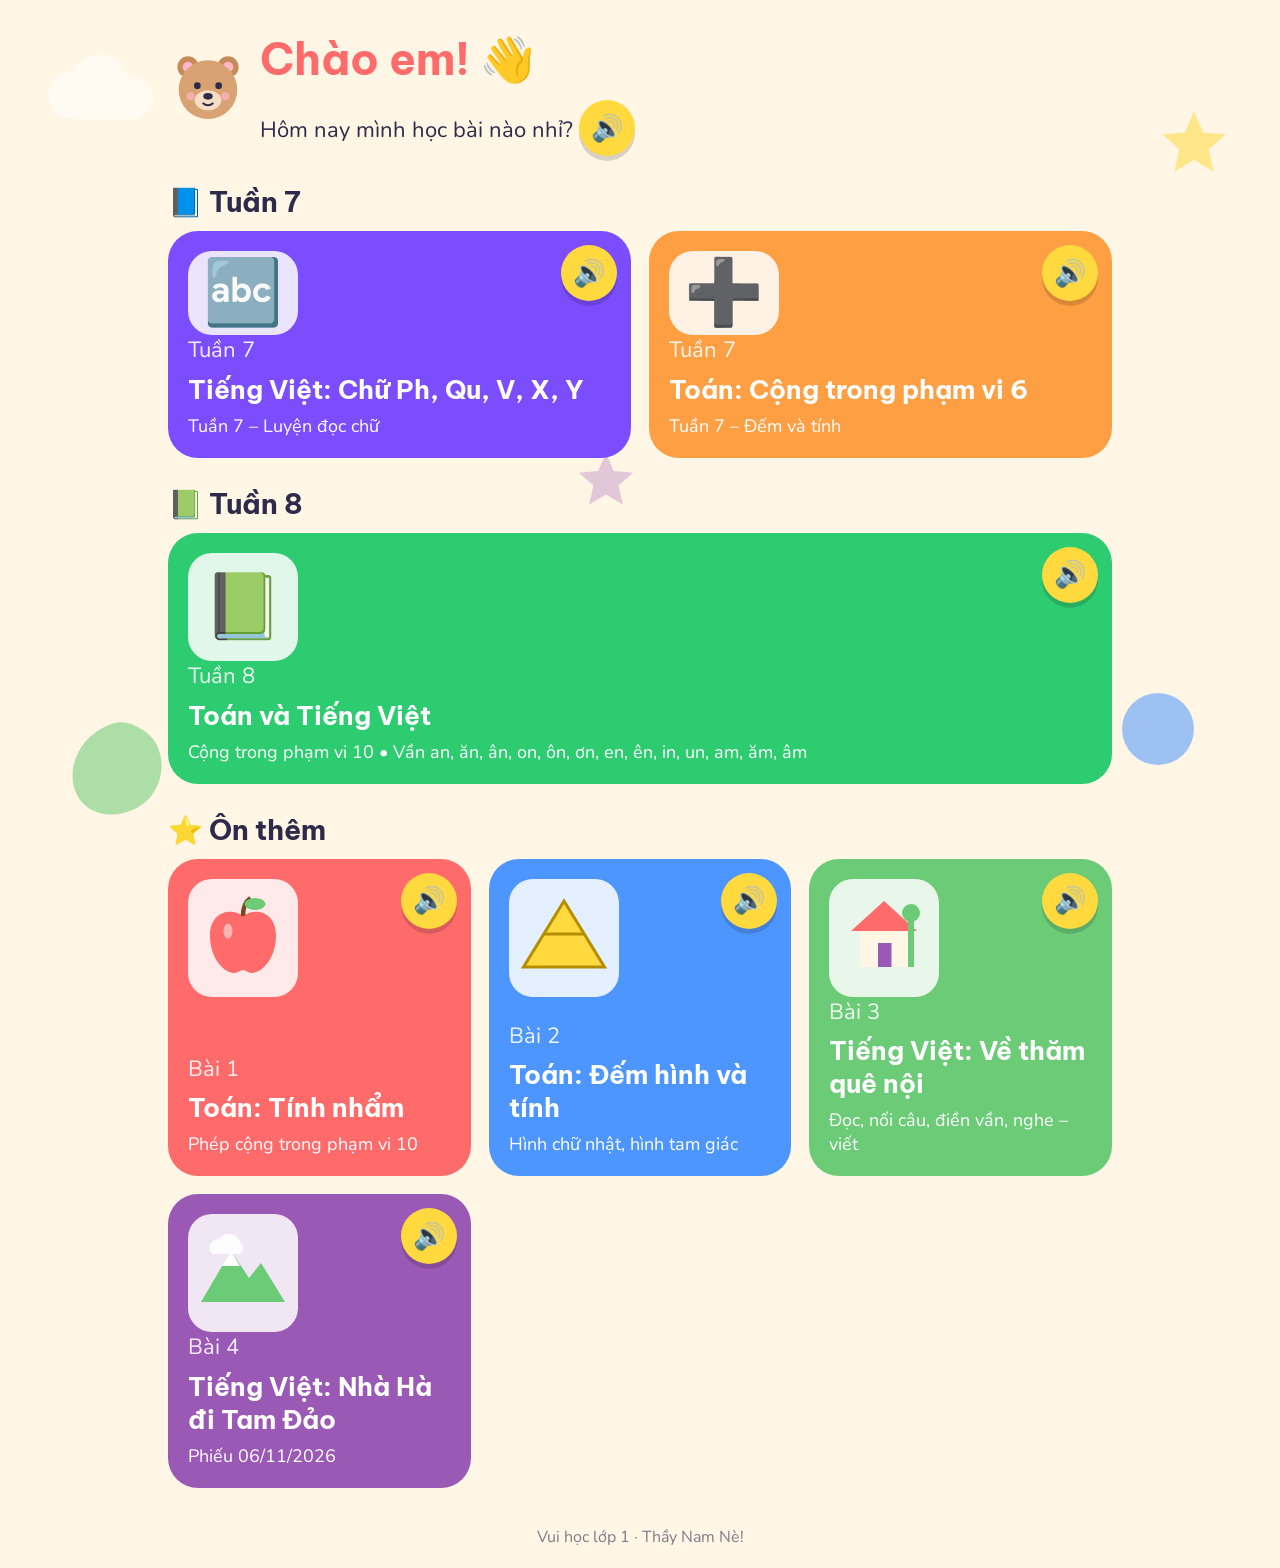
==== index.html @ ae48b07e "Ghép ôn tập tuần 7 và tuần 8 vào Vui học lớp 1" ====
<!DOCTYPE html><html lang="vi"><head><meta charset="utf-8"><meta name="viewport" content="width=device-width,initial-scale=1">
<title>Vui học lớp 1</title>
<link href="https://fonts.googleapis.com/css2?family=Be+Vietnam+Pro:wght@500;700;800&family=Nunito:wght@600;800;900&display=swap" rel="stylesheet">
<style>
:root{--co:#FF6B6B;--ye:#FFD93D;--gr:#6BCB77;--bl:#4D96FF;--pu:#9B59B6;--cr:#FFF6E5;--tx:#2d2a4a}
*{box-sizing:border-box}body{margin:0;font-family:'Nunito','Be Vietnam Pro',sans-serif;background:var(--cr);color:var(--tx);font-size:22px;min-height:100vh;overflow-x:hidden}
h1,h2,h3{font-family:'Be Vietnam Pro',sans-serif;margin:.3em 0}
.deco{position:fixed;z-index:0;pointer-events:none;opacity:.55;animation:fl 7s ease-in-out infinite}
@keyframes fl{50%{transform:translateY(-18px)}}
.wrap{position:relative;z-index:1;max-width:980px;margin:0 auto;padding:18px}
.card{background:#fff;border-radius:28px;box-shadow:0 10px 28px rgba(80,60,120,.12);padding:22px;margin:16px 0}
button{font-family:inherit;font-weight:800;font-size:22px;border:none;border-radius:20px;min-height:64px;min-width:64px;padding:10px 20px;cursor:pointer;box-shadow:0 5px 0 rgba(0,0,0,.15);transition:transform .1s}
button:active{transform:translateY(3px);box-shadow:0 2px 0 rgba(0,0,0,.15)}
.big{background:var(--co);color:#fff;font-size:28px;padding:14px 40px}
.spk{background:var(--ye);min-width:56px;min-height:56px;padding:6px 10px;font-size:26px;border-radius:50%}
input{font-family:inherit;font-size:28px;font-weight:800;border:4px solid #e3d9f5;border-radius:18px;padding:10px;text-align:center;min-height:64px}
input:focus{outline:none;border-color:var(--bl)}
.num{width:84px}.ok{border-color:var(--gr)!important;background:#eafbec}.bad{border-color:var(--co)!important;background:#ffecec}
.login{max-width:480px;margin:6vh auto;text-align:center}
.login input{width:100%;margin:14px 0}
.msg{min-height:34px;font-weight:800;color:var(--co)}
.grid{display:grid;grid-template-columns:repeat(auto-fit,minmax(260px,1fr));gap:18px}
.lc{border-radius:30px;padding:20px;color:#fff;cursor:pointer;position:relative;min-height:220px;display:flex;flex-direction:column;justify-content:space-between}
.lc h3{font-size:26px}.lc .spk{position:absolute;top:14px;right:14px}
.top{display:flex;align-items:center;gap:12px;flex-wrap:wrap}
.back{background:var(--bl);color:#fff}
.prog{flex:1;height:22px;background:#eee;border-radius:12px;overflow:hidden;min-width:120px}.prog div{height:100%;background:linear-gradient(90deg,var(--gr),var(--ye));width:0;transition:width .4s}
.row{display:flex;align-items:center;gap:10px;flex-wrap:wrap;margin:10px 0}
.eq{font-size:30px;font-weight:900;background:#f6f1ff;border-radius:20px;padding:8px 14px;display:flex;align-items:center;gap:8px}
.chip{background:#fff;border:4px solid var(--bl);color:var(--tx);box-shadow:0 4px 0 #c9dcff}
.chip.sel{background:var(--bl);color:#fff}.chip.done{background:var(--gr);border-color:var(--gr);color:#fff}
.chip.wrong{background:var(--co);border-color:var(--co);color:#fff}
.sec{border-left:10px solid var(--pu);padding-left:14px}
.match{display:grid;grid-template-columns:1fr 1fr;gap:14px 40px}
.match>div{display:flex;flex-direction:column;gap:12px}
.pass span{cursor:pointer;border-radius:10px;padding:2px 4px;line-height:1.9}.pass span:hover{background:#fff3c4}.pass span.hl{background:var(--ye)}
.toast{position:fixed;left:50%;bottom:24px;transform:translateX(-50%);background:#fff;padding:14px 28px;border-radius:30px;font-size:26px;font-weight:900;box-shadow:0 10px 30px rgba(0,0,0,.2);z-index:9;display:none}
.pics{display:flex;flex-wrap:wrap;gap:4px;align-items:center}.pics svg{width:46px;height:46px}
.ill svg{width:90px;height:90px}
.narr{display:inline-flex;align-items:center;gap:6px;color:var(--pu);font-size:28px}
.narr i{display:inline-flex;align-items:center;justify-content:center;min-width:44px;height:36px;padding:0 10px;background:#eef3ff;border:2px solid var(--bl);border-radius:12px;font-style:normal;font-size:20px;color:var(--bl)}
.celebrate{text-align:center}.celebrate .stars{font-size:70px;animation:fl 1.5s infinite}
footer{text-align:center;font-size:16px;opacity:.6;padding:20px}
.hide{display:none}
@media(max-width:600px){body{font-size:20px}.eq{font-size:24px}.num{width:68px}}
</style></head><body>
<svg class="deco" style="top:6%;left:3%" width="130" viewBox="0 0 100 60"><path d="M25 50a18 18 0 0 1 2-36 22 22 0 0 1 42 4 15 15 0 0 1 6 32z" fill="#fff"/></svg>
<svg class="deco" style="top:12%;right:4%;animation-delay:2s" width="70" viewBox="0 0 100 100"><path d="M50 5l13 30 32 3-24 21 7 32-28-17-28 17 7-32L5 38l32-3z" fill="#FFD93D"/></svg>
<svg class="deco" style="bottom:8%;left:5%;animation-delay:1s" width="110" viewBox="0 0 100 100"><path d="M70 10c20 10 25 40 10 60S30 95 15 75 10 25 30 12s30-8 40-2z" fill="#6BCB77"/></svg>
<svg class="deco" style="bottom:14%;right:6%;animation-delay:3s" width="90" viewBox="0 0 100 100"><circle cx="50" cy="50" r="40" fill="#4D96FF"/></svg>
<svg class="deco" style="top:50%;left:45%;animation-delay:4s;opacity:.3" width="60" viewBox="0 0 100 100"><path d="M50 5l13 30 32 3-24 21 7 32-28-17-28 17 7-32L5 38l32-3z" fill="#9B59B6"/></svg>
<div class="wrap" id="app"></div>
<div class="toast" id="toast"></div>
<footer>Vui học lớp 1 · Thầy Nam Nè!</footer>
<script>
const HASHES=new Set(["970fef3c05362b90a3a92a6e5250fffd3b2dda15fb3bc7d11d9591ba95335163", "3c2a1830ea63dce0c5bf2216ad7ba9c06b56f98f55cc7836d90f203239447c74", "ada2e17bb814d86e7de4b82683bdee27270c912bcdab05a0ce2a364eec4a69f7", "11a7fb8d966edc9e3719af2ce620000bbfda1969702fa972c56eedf98a6ab359", "e67c5e6b6b692e08b1dc85c832bc262a2a139ff80a7d0f877e711db4d8de6516", "114f68cc6c4f95cddd3b27746763208bf5fb80e9392b137a19712d7a5938799a", "1c9069726c1ea4547a265de8f53da4a4fa247c467e99b1b6cd8fdd9a86f60ae3", "a2ef4d2dde4a69d2807c237285739c7a26358f5bb6ca0d4011a11b3b347d4079", "217aae49e9f9e9f2af5e10debf5f1ff56853bdd8dc7238a10b9e851730c340ff", "9a606f77c1aad69cad0962a6dbddd9419a7f940a242ee5e8d125998ff34fb605", "a33a6f8a6c58ce97237e6016cb1acc05f6debc72d58de7701b93764d385dd49a", "4d33291bd7301899f1a752c77e4f66f53efff346e6ac3257dc4f3f3f1815ff8a", "5c556a9d65918952e7653efd96fbce1f864b28db93487044bd11300c2b868a92", "dc4f752c730df34b40a14549b93101135941cd4d1a07600cac2137324f5aa941", "b881b17fcea113f339697a56e22abb59499a9339f3d3dd1001641c0c43bda07d", "5ae86ec5d3036d3211a20e18090bb18db7e0aae48c0219af36f9dbc48c946909", "9d3d9f0b6926d5e16f307d959529083de953f07f3140a45bb2ce81a06f1faa16", "a6f40f098528389b08b4f4bf0801a283e999ac004bcb4766c454b6862468d0ec", "bfe911ddea6e418ba92c6c2175ef21a5d0bd2e0f2ba6c659bedb37fb1954c317", "41b707482e9cf27929c8c29aa83a6653b97f705d835eb372380a6a19dca2253b", "bf8ea9123ae68362f822cd6924f9c2efb31b8fff0f856c0737adaea6d76450fb", "d37b3ec1db4f6e6d35c67ff00228151c305110fff8951b881e0d3ce2452f3137", "67002076c296d887bcc8d8283ea7fec0c62ed4f08c97e5a5c962e262494fa5f8", "f308e88b2f1eac0df39ccbeec9380b8e335ab71328ecd86c16644892bdedb5cb", "d1a50dfd87adeaf8a141df561f35fff2d57212c3c08512895f20bf035fc2001c", "1d069f7a1905e562f881c5b1c38eba2f48797c22439b12cd0e5d164a94a4ad6e", "071a68617654816bf6515d59d91abd778f5198b4ab21db8fc78c9cacdb92fa5a", "bb8a05a88e69e9c1ec1bf6ffb46fa54343b2b038e3815b14f3db9fabc6fdbb9b", "6331877fa9dec566cf571471ff16d27133bafd465ce35eb5d2f663e2badffaf0", "0dca221bf670d883cb3a234c1c474d8918237691602e2878d92485e93520105c", "c5ebac8f9f2fac99e76e2d8bfa818b074d80f0d012f4bfaa459c9c79fdbef907", "71a54ee54a0e0f5d5ddebd943c67be42087bb2bc95568a15b1c168f91bee5295", "41e65d0b05457a66c8e693d6dd4aecbb2c250647042bcfdfe7faedf08184edbe", "1a4ccb23e502054d3ca215114b2c97cc6ef5ee1d792ef894b63270d14dc48694", "742f8a5f83ddf2197f584f87caf1514ec87ea9ac4eeca224e64b4cf9b5afe514", "d0770e6fb99d9d13379969e470ad50f025ba17003c9f587b5c136b7c147ca55a", "a7cb0a59e630f44671dbf9b2dc3841c1d437c22e61eb16561c7415e8ddd7977a", "ab172850ee479e025c701f71eaf894b35903a9cf18ff30954517c56ccabdb501", "080044a210f1c9414d8cf64a1c41d787e96c8394481adcacefed9436cb1cfc1b", "79dfe3ec6b013e084d77d9ae8dfe0efa9b60001efb3688a754366def32bcb31f", "b999bec6afb3c2270d2b2fa283878014c0183622d3eff8164fa919e5d6197912", "94ed7cdb5d2e94690ce651fcd5267144c4c53884f27b1d3b895493ddd4df82e2", "8b4f5f745ab6d1c7c4a7f34ecdd70b597a6c05e017871369c79b168c76c58947", "e778d184da702e697fbc91c100062924363fb96b692907e58092adff74f1c778", "d515477a407d05743b726d0c7f895f9e75811d18a25a52999eec4e130952e4df", "613800aef6115f6d8ae5f921137997c7c6d01c31745c324ac5912b2111c03d8d", "6f4054d7d40a53318f9474de663a1f1715c0a1bcd902744cd03bde72ef503b6c", "98230a2b30c6cf428bfbc767130a4924c60af8ac2ca0cc7924ded65b86970a0e", "6accbeb2c68f8600114065b57de104235633e8e90e0b06742037ae8d514f8358", "2a50258a4d621e6769c8263118712a7d643577251cff342a2b1a69699f42c569"]);
const S={
apple:'<svg viewBox="0 0 60 60"><path d="M30 18c-8-6-22-3-22 13s10 25 16 25c3 0 4-2 6-2s3 2 6 2c6 0 16-9 16-25s-14-19-22-13z" fill="#FF6B6B"/><path d="M30 18c0-6 2-10 5-12" stroke="#7a4a1e" stroke-width="3" fill="none"/><ellipse cx="38" cy="10" rx="7" ry="4" fill="#6BCB77"/><ellipse cx="20" cy="28" rx="3" ry="5" fill="#fff" opacity=".5"/></svg>',
orange:'<svg viewBox="0 0 60 60"><circle cx="30" cy="33" r="22" fill="#FFA62B"/><circle cx="30" cy="33" r="22" fill="none" stroke="#e8891a" stroke-width="2" stroke-dasharray="2 5"/><ellipse cx="34" cy="10" rx="8" ry="4" fill="#6BCB77"/><circle cx="22" cy="26" r="4" fill="#fff" opacity=".5"/></svg>',
butterfly:'<svg viewBox="0 0 60 60"><ellipse cx="18" cy="22" rx="14" ry="12" fill="#9B59B6"/><ellipse cx="42" cy="22" rx="14" ry="12" fill="#9B59B6"/><ellipse cx="20" cy="42" rx="10" ry="9" fill="#FF6B6B"/><ellipse cx="40" cy="42" rx="10" ry="9" fill="#FF6B6B"/><rect x="27" y="14" width="6" height="36" rx="3" fill="#2d2a4a"/><path d="M28 14l-5-8M32 14l5-8" stroke="#2d2a4a" stroke-width="2"/></svg>',
duck:'<svg viewBox="0 0 60 60"><ellipse cx="28" cy="40" rx="22" ry="14" fill="#FFD93D"/><circle cx="42" cy="22" r="11" fill="#FFD93D"/><path d="M51 22l9 3-9 3z" fill="#FF8C42"/><circle cx="45" cy="19" r="2" fill="#2d2a4a"/><path d="M14 38q10 8 22 0" stroke="#e8b800" stroke-width="3" fill="none"/></svg>',
fish:'<svg viewBox="0 0 60 60"><ellipse cx="28" cy="30" rx="20" ry="13" fill="#4D96FF"/><path d="M46 30l13-11v22z" fill="#4D96FF"/><circle cx="17" cy="27" r="3" fill="#fff"/><circle cx="17" cy="27" r="1.5" fill="#2d2a4a"/><path d="M28 20q6 10 0 20" stroke="#fff" stroke-width="2" fill="none"/></svg>',
plane:'<svg viewBox="0 0 60 60"><path d="M6 32 L50 26 Q58 26 58 30 Q58 34 50 34 L6 32z" fill="#4D96FF"/><path d="M26 30 L16 12 L24 12 L38 30z M26 32 L16 50 L24 50 L38 32z" fill="#9B59B6"/><path d="M8 32 L4 22 L10 22 L16 31z" fill="#FF6B6B"/><circle cx="44" cy="30" r="2" fill="#fff"/><circle cx="38" cy="30" r="2" fill="#fff"/></svg>',
firefly:'<svg viewBox="0 0 60 60"><circle cx="30" cy="40" r="17" fill="#FFF59D" opacity=".7"/><ellipse cx="30" cy="40" rx="9" ry="11" fill="#FFEB3B"/><ellipse cx="30" cy="24" rx="8" ry="9" fill="#2d2a4a"/><ellipse cx="18" cy="26" rx="9" ry="6" fill="#cfe8ff" opacity=".9"/><ellipse cx="42" cy="26" rx="9" ry="6" fill="#cfe8ff" opacity=".9"/><path d="M27 16l-4-8M33 16l4-8" stroke="#2d2a4a" stroke-width="2"/><circle cx="27" cy="23" r="2" fill="#fff"/><circle cx="33" cy="23" r="2" fill="#fff"/></svg>',
pillow:'<svg viewBox="0 0 60 60"><path d="M8 16q22-8 44 0q-4 14 0 28q-22 8-44 0q4-14 0-28z" fill="#FFB6C8" stroke="#FF8FAB" stroke-width="3"/><path d="M20 30q10-6 20 0" stroke="#fff" stroke-width="2" fill="none"/></svg>',
lychee:'<svg viewBox="0 0 60 60"><path d="M30 4v14M30 10l-10 10M30 10l10 10" stroke="#7a4a1e" stroke-width="3" fill="none"/><ellipse cx="44" cy="12" rx="7" ry="3" fill="#6BCB77"/><circle cx="20" cy="30" r="10" fill="#D93B4A"/><circle cx="40" cy="30" r="10" fill="#D93B4A"/><circle cx="30" cy="46" r="10" fill="#E0465A"/><g fill="#ff9aa6"><circle cx="17" cy="27" r="1.5"/><circle cx="23" cy="33" r="1.5"/><circle cx="37" cy="27" r="1.5"/><circle cx="43" cy="33" r="1.5"/><circle cx="27" cy="44" r="1.5"/><circle cx="33" cy="49" r="1.5"/></g></svg>',
shrimp:'<svg viewBox="0 0 60 60"><path d="M44 14q14 18-4 34q-14 8-26 0q12 2 20-8q6-10 0-22z" fill="#FF8C69"/><path d="M14 48l-8 6 4-10z" fill="#FF6B6B"/><circle cx="42" cy="18" r="2.5" fill="#2d2a4a"/><path d="M46 14q8-8 14-6M44 12q2-10 10-10" stroke="#FF6B6B" stroke-width="2" fill="none"/><path d="M34 26l6 4M30 36l7 2M24 42l5 4" stroke="#fff" stroke-width="2"/></svg>',
sparrow:'<svg viewBox="0 0 60 60"><ellipse cx="28" cy="34" rx="18" ry="13" fill="#A0703F"/><circle cx="44" cy="24" r="10" fill="#8B5A2B"/><ellipse cx="30" cy="38" rx="10" ry="7" fill="#F2DFC2"/><path d="M53 24l7 2-7 3z" fill="#FFA62B"/><circle cx="46" cy="22" r="2" fill="#2d2a4a"/><path d="M12 30L2 24l4 12z" fill="#6b4423"/><path d="M26 46v8M32 46v8" stroke="#FFA62B" stroke-width="2"/></svg>',
elephant:'<svg viewBox="0 0 60 60"><ellipse cx="30" cy="36" rx="20" ry="14" fill="#9AA5B8"/><circle cx="44" cy="26" r="11" fill="#9AA5B8"/><ellipse cx="38" cy="25" rx="7" ry="9" fill="#B9C2D2"/><path d="M53 28q6 10 0 20" stroke="#9AA5B8" stroke-width="6" fill="none" stroke-linecap="round"/><circle cx="47" cy="22" r="2" fill="#2d2a4a"/><rect x="14" y="44" width="7" height="12" rx="3" fill="#9AA5B8"/><rect x="34" y="44" width="7" height="12" rx="3" fill="#9AA5B8"/></svg>',
cloud:'<svg viewBox="0 0 60 60"><path d="M14 44a10 10 0 0 1 2-20 14 14 0 0 1 27 2 9 9 0 0 1 4 18z" fill="#E6F0FF" stroke="#4D96FF" stroke-width="3"/></svg>',
rect:'<svg viewBox="0 0 200 58" width="200"><rect x="4" y="4" width="192" height="50" fill="#6BCB77" stroke="#2d7a3a" stroke-width="4"/><line x1="100" y1="4" x2="100" y2="54" stroke="#2d7a3a" stroke-width="4"/></svg>',
tri:'<svg viewBox="0 0 120 100" width="140"><path d="M60 6L114 94H6z" fill="#FFD93D" stroke="#b38f00" stroke-width="4"/><line x1="33" y1="50" x2="87" y2="50" stroke="#b38f00" stroke-width="4"/></svg>',
book:'<svg viewBox="0 0 60 60"><path d="M6 14q12-6 24 2v36q-12-8-24-2z" fill="#fff"/><path d="M54 14q-12-6-24 2v36q12-8 24-2z" fill="#f3f0ff"/><path d="M30 16v36" stroke="#9B59B6" stroke-width="2"/></svg>',
house:'<svg viewBox="0 0 60 60"><path d="M8 28L30 8l22 20" fill="#FF6B6B"/><rect x="14" y="28" width="32" height="24" fill="#FFF6E5"/><rect x="26" y="36" width="9" height="16" fill="#9B59B6"/><path d="M48 52V20" stroke="#6BCB77" stroke-width="4"/><circle cx="48" cy="16" r="6" fill="#6BCB77"/></svg>',
mountain:'<svg viewBox="0 0 60 60"><path d="M2 52L22 18l12 18 8-10 16 26z" fill="#6BCB77"/><path d="M22 18l-6 10h12z" fill="#fff"/><path d="M8 18a6 6 0 0 1 6-8 8 8 0 0 1 14 2 5 5 0 0 1 0 8H10z" fill="#fff" opacity=".9"/></svg>'
};
const bear='<svg viewBox="0 0 120 120" width="120"><circle cx="30" cy="30" r="16" fill="#C68B59"/><circle cx="90" cy="30" r="16" fill="#C68B59"/><circle cx="30" cy="30" r="8" fill="#FFB6C8"/><circle cx="90" cy="30" r="8" fill="#FFB6C8"/><circle cx="60" cy="64" r="44" fill="#D9A273"/><ellipse cx="60" cy="80" rx="20" ry="15" fill="#F5DEC4"/><circle cx="44" cy="58" r="5" fill="#2d2a4a"/><circle cx="76" cy="58" r="5" fill="#2d2a4a"/><ellipse cx="60" cy="74" rx="7" ry="5" fill="#2d2a4a"/><path d="M52 84q8 7 16 0" stroke="#2d2a4a" stroke-width="3" fill="none"/><circle cx="34" cy="74" r="6" fill="#FFB6C8" opacity=".7"/><circle cx="86" cy="74" r="6" fill="#FFB6C8" opacity=".7"/></svg>';
// speech
let vvoice=null;function pickVoice(){const vs=speechSynthesis.getVoices();vvoice=vs.find(v=>/^vi/i.test(v.lang))||null}
if('speechSynthesis'in window){pickVoice();speechSynthesis.onvoiceschanged=pickVoice}
function say(t,rate,onend){if(!('speechSynthesis'in window))return;speechSynthesis.cancel();const u=new SpeechSynthesisUtterance(t);u.lang='vi-VN';if(vvoice)u.voice=vvoice;u.rate=rate||0.9;if(onend)u.onend=onend;speechSynthesis.speak(u)}
const spk=t=>`<button class="spk" data-say="${t.replace(/"/g,'&quot;')}" aria-label="Nghe">🔊</button>`;
document.addEventListener('click',e=>{const b=e.target.closest('[data-say]');if(b){e.stopPropagation();say(b.dataset.say)}},true);
function toast(t,c){const el=document.getElementById('toast');el.textContent=t;el.style.color=c;el.style.display='block';clearTimeout(el._t);el._t=setTimeout(()=>el.style.display='none',1600)}
const GOOD=['Đúng rồi! Giỏi quá!','Tuyệt vời!','Hay lắm!'];
function good(){const t=GOOD[Math.floor(Math.random()*3)];toast('🌟 '+t,'#2d9a42');say(t)}
function bad(){toast('Sai rồi, thử lại nhé!','#e04848');say('Sai rồi, thử lại nhé')}
const norm=s=>s.toLowerCase().replace(/\s+/g,' ').trim();
const opMap={'+':'cộng','=':'bằng'};const readEq=s=>s.replace(/\+/g,' cộng ').replace(/=/g,' bằng ');
const pics=(k,n)=>'<span class="pics">'+S[k].repeat(n)+'</span>';
async function sha(s){const b=await crypto.subtle.digest('SHA-256',new TextEncoder().encode(s));return[...new Uint8Array(b)].map(x=>x.toString(16).padStart(2,'0')).join('')}
const app=document.getElementById('app');
// ---------- lessons ----------
let total=0,done=0;
function mark(){done++;const p=document.querySelector('.prog div');if(p)p.style.width=Math.min(100,done/total*100)+'%';if(done>=total)setTimeout(celebrate,900)}
function numInput(ans,label){total++;return `<input class="num" inputmode="numeric" maxlength="2" data-ans="${ans}" aria-label="${label||'số'}">`}
function choice(opts,ans,readPrefix){total++;const id='c'+Math.random().toString(36).slice(2);return `<span class="row" data-grp="${id}">`+opts.map(o=>`<button class="chip" data-ch="${id}" data-v="${o}" data-ok="${o===ans?1:0}" data-say2="${(readPrefix||'')+o}">${o}</button>`).join('')+'</span>'}
function matchBlock(left,right,pairs,render){total+=left.length;const id='m'+Math.random().toString(36).slice(2);
return `<div class="match" data-m="${id}" data-pairs='${JSON.stringify(pairs)}'><div>`+left.map(l=>`<button class="chip" data-ml="${l}">${render?render(l,'l'):l}</button>`).join('')+`</div><div>`+right.map(r=>`<button class="chip" data-mr="${r}">${render?render(r,'r'):r}</button>`).join('')+'</div></div><p style="font-size:17px;opacity:.7">Chạm một ô bên trái, rồi chạm ô đúng bên phải.</p>'}
const SPEAKS={};
const L=[
{t:'Toán: Tính nhẩm',sub:'Phép cộng trong phạm vi 10',c:'var(--co)',ic:S.apple,build(){
let h=`<div class="card sec"><h2>1. Tính nhẩm ${spk('Tính nhẩm')}</h2><div class="grid" style="grid-template-columns:repeat(auto-fit,minmax(220px,1fr))">`;
[['2+3',5],['4+1',5],['5+2',7],['1+6',7],['3+3',6],['2+4',6],['4+3',7],['1+5',6]].forEach(([e,a])=>{h+=`<div class="eq">${spk(readEq(e)+' bằng mấy?')} ${e} = ${numInput(a)}</div>`});
h+=`</div></div><div class="card sec"><h2>2. Nối phép tính với kết quả ${spk('Nối phép tính với kết quả đúng')}</h2>`+matchBlock(['3+4','2+3','4+2','1+3'],['5','7','4','6'],{'3+4':'7','2+3':'5','4+2':'6','1+3':'4'})+'</div>';
h+=`<div class="card sec"><h2>3. Đúng ghi Đ, sai ghi S ${spk('Đúng ghi Đ, sai ghi S')}</h2>`;
[['3+2=5','Đ'],['4+1=6','S'],['2+5=7','Đ'],['1+3=3','S']].forEach(([e,a])=>{h+=`<div class="row"><span class="eq">${spk(readEq(e)+'. Đúng hay sai?')} ${e}</span>${choice(['Đ','S'],a)}</div>`});
h+=`</div><div class="card sec"><h2>4. Nhìn tranh, viết phép tính ${spk('Nhìn tranh, viết phép tính')}</h2>`;
[['apple',3,2,'quả táo'],['orange',4,3,'quả cam'],['butterfly',3,3,'con bướm']].forEach(([k,a,b,n])=>{h+=`<div class="row" style="background:#fffaf0;border-radius:20px;padding:10px">${pics(k,a)}<b style="font-size:34px">+</b>${pics(k,b)}${spk(a+' '+n+' thêm '+b+' '+n+'. Tất cả là mấy '+n+'?')}</div><div class="row eq" style="display:inline-flex">${numInput(a)} + ${numInput(b)} = ${numInput(a+b)}</div>`});
return h+'</div>'}},
{t:'Toán: Đếm hình và tính',sub:'Hình chữ nhật, hình tam giác',c:'var(--bl)',ic:S.tri,build(){
let h=`<div class="card sec"><h2>1. Đố em: Đếm hình ${spk('Đố em, đếm hình')}</h2><div class="row">${S.rect}<span class="eq">${spk('Có bao nhiêu hình chữ nhật?')} Có ${numInput(3)} hình chữ nhật</span></div><div class="row">${S.tri}<span class="eq">${spk('Có bao nhiêu hình tam giác?')} Có ${numInput(2)} hình tam giác</span></div></div>`;
h+=`<div class="card sec"><h2>2. Tính ${spk('Tính')}</h2><div class="grid" style="grid-template-columns:repeat(auto-fit,minmax(220px,1fr))">`;
[['4+2',6],['5+1',6],['2+5',7],['3+4',7],['3+3',6],['6+0',6],['0+7',7],['1+6',7]].forEach(([e,a])=>{h+=`<div class="eq">${spk(readEq(e)+' bằng mấy?')} ${e} = ${numInput(a)}</div>`});
h+=`</div></div><div class="card sec"><h2>3. Đúng ghi Đ, sai ghi S ${spk('Nhìn tranh. Đúng ghi Đ, sai ghi S')}</h2>`;
[['apple',3,3,'3+3=6','Đ'],['duck',4,0,'4+0=0','S'],['fish',2,5,'2+5=7','Đ'],['butterfly',5,1,'5+1=7','S']].forEach(([k,a,b,e,ans])=>{h+=`<div class="row" style="background:#f3f8ff;border-radius:20px;padding:10px">${pics(k,a)}<b style="font-size:30px">|</b>${b?pics(k,b):'<span style="opacity:.4">(không có)</span>'}<span class="eq">${spk(readEq(e)+'. Đúng hay sai?')} ${e}</span>${choice(['Đ','S'],ans)}</div>`});
h+=`</div><div class="card sec"><h2>4. Số? ${spk('Điền số thích hợp')}</h2>`;
[[2,3,1],[1,4,2],[0,5,1],[3,2,2],[4,0,3]].forEach(([a,b,c])=>{h+=`<div class="row eq" style="display:flex;width:fit-content;align-items:center;flex-wrap:wrap">${spk(a+' cộng '+b+' bằng mấy? rồi cộng '+c+' bằng mấy?')} <b style="display:inline-flex;align-items:center;justify-content:center;width:48px;height:48px;border-radius:50%;background:#FFD93D;color:#2d2a4a">${a}</b> <span class="narr"><i>+${b}</i>→</span> ${numInput(a+b)} <span class="narr"><i>+${c}</i>→</span> ${numInput(a+b+c)}</div>`});
return h+'</div>'}},
{t:'Tiếng Việt: Về thăm quê nội',sub:'Đọc, nối câu, điền vần, nghe – viết',c:'var(--gr)',ic:S.house,build(){
const sents=['Nhà bà nội của Nhi ở quê.','Kề nhà bà có hai cây cau cao lắm.','Bà nội của Nhi là cô giáo đã nghỉ hưu.','Ngày ngày, bà đi chợ mua đồ về nấu ăn cho cả nhà.','Bà còn ân cần dạy cho Nhi làm bài.','Mỗi lần đưa Nhi đi dạo ven bờ hồ gần nhà, bà lại kể cho Nhi nghe về ngày xưa, về ngày bà còn đi dạy.'];
let h=`<div class="card sec"><h2>Luyện đọc vần ${spk('Luyện đọc vần')}</h2><div class="row">`+['ui','ưi','ao','eo','au','âu','êu','iu','ưu'].map(v=>`<button class="chip" data-say="${v}">${v}</button>`).join('')+`</div><div class="row">`+['múi khế','thể thao','leo trèo','màu nâu','lều trại','nhỏ xíu'].map(v=>`<button class="chip" style="border-color:var(--gr)" data-say="${v}">${v}</button>`).join('')+`</div></div>`;
h+=`<div class="card"><h2>📖 Về thăm quê nội ${spk('Về thăm quê nội. '+sents.join(' '))}</h2><p class="pass" id="pass3">`+sents.map(s=>`<span data-say="${s}">${s}</span>`).join(' ')+`</p><p style="font-size:17px;opacity:.7">Chạm vào câu để nghe.</p></div>`;
h+=`<div class="card sec"><h2>1. Kề nhà bà có gì? ${spk('Kề nhà bà có gì?')}</h2><div class="row"><input id="q31" style="flex:1;min-width:220px;text-align:left" placeholder="Em viết câu trả lời..."><button class="big" style="background:var(--gr)" id="q31b">Kiểm tra</button></div><p>Hoặc chạm chọn:</p>${choice(['Hai cây cau cao','Một cây dừa','Ba cây bàng'],'Hai cây cau cao')}</div>`;
h+=`<div class="card sec"><h2>2. Nối thành câu ${spk('Nối thành câu')}</h2>`+matchBlock(['Bà đã','Đàn chào mào','Nhi gửi thư'],['bay đi.','cho bố ở xa.','nghỉ hưu.'],{'Bà đã':'nghỉ hưu.','Đàn chào mào':'bay đi.','Nhi gửi thư':'cho bố ở xa.'})+'</div>';
h+=`<div class="card sec"><h2>3. Điền vần: ai, ay hay ây? ${spk('Điền vần a i, a y, hay â y')}</h2>`;
[['m… bay','ay','máy bay',S.plane],['quả v…','ai','quả vải',S.lychee],['nhảy d…','ây','nhảy dây','<svg viewBox="0 0 60 60"><path d="M10 46q20 20 40 0" stroke="#FF6B6B" stroke-width="4" fill="none"/><circle cx="30" cy="16" r="8" fill="#F5C99B"/><path d="M30 24v16M30 28l-14 14M30 28l14 14M30 40l-6 10M30 40l6 10" stroke="#4D96FF" stroke-width="4"/></svg>']].forEach(([w,a,full,ic])=>{h+=`<div class="row"><span class="ill">${ic}</span><span class="eq">${spk(full)} ${w}</span>${choice(['ai','ay','ây'],a)}</div>`});
h+=`</div><div class="card sec"><h2>4. Nghe – viết ${spk('Nghe viết')}</h2><p>Em nghe cô đọc chậm từng câu rồi viết vào vở hoặc vào ô bên dưới.</p><p class="pass" id="nv">`+sents.slice(0,3).map(s=>`<span>${s}</span>`).join(' ')+`</p><div class="row"><button class="big" id="nvb" style="background:var(--pu)">▶ Nghe lại</button></div><textarea style="width:100%;min-height:120px;font-size:24px;font-family:inherit;border:4px solid #e3d9f5;border-radius:18px;padding:10px" placeholder="Em viết ở đây (không bắt buộc)"></textarea></div>`;
return h},after(){
const q=document.getElementById('q31'),b=document.getElementById('q31b');let did=false;
b.onclick=()=>{const v=norm(q.value);if(/(hai|2) cây cau|cây cau cao/.test(v)){q.classList.add('ok');good();if(!did){did=true;}}else{q.classList.add('bad');bad();setTimeout(()=>q.classList.remove('bad'),900)}};
q.onkeydown=e=>{if(e.key==='Enter')b.click()};
document.getElementById('nvb').onclick=()=>{const sp=[...document.querySelectorAll('#nv span')];let i=0;const nx=()=>{sp.forEach(s=>s.classList.remove('hl'));if(i>=sp.length)return;sp[i].classList.add('hl');say(sp[i].textContent,0.7,()=>{i++;setTimeout(nx,1500)})};nx()};
}},
{t:'Tiếng Việt: Nhà Hà đi Tam Đảo',sub:'Phiếu 06/11/2026',c:'var(--pu)',ic:S.mountain,build(){
const sents=['Nghỉ hè, nhà Hà đi Tam Đảo.','Khi tán cây, ngọn cỏ còn thiu thiu ngủ, Hà đã dậy ngắm mây mù.','Đến trưa, trời như vào thu.','Mùa hè ở Tam đảo quả là dễ chịu.'];
let h=`<div class="card"><h2>📖 Nhà Hà đi Tam Đảo ${spk(sents.join(' '))}</h2><p class="pass">`+sents.map(s=>`<span data-say="${s}">${s}</span>`).join(' ')+`</p></div>`;
h+=`<div class="card sec"><h2>1. Nghỉ hè, nhà Hà đi đâu? ${spk('Nghỉ hè, nhà Hà đi đâu?')}</h2>`+['Cồn Sơn','Tam Đảo','Phố cổ'].map(o=>spk(o)).join(' ')+choice(['Cồn Sơn','Tam Đảo','Phố cổ'],'Tam Đảo')+'</div>';
h+=`<div class="card sec"><h2>2. Mùa hè ở Tam Đảo như thế nào? ${spk('Mùa hè ở Tam Đảo như thế nào?')}</h2>`+['nóng bức','lạnh lẽo','dễ chịu'].map(o=>spk(o)).join(' ')+choice(['nóng bức','lạnh lẽo','dễ chịu'],'dễ chịu')+'</div>';
const icm={'máy bay':'plane','đom đóm':'firefly','gối':'pillow','chùm vải':'lychee'};
h+=`<div class="card sec"><h2>3. Nối hình với từ ${spk('Nối hình với từ')}</h2>`+matchBlock(['p:gối','p:máy bay','p:chùm vải','p:đom đóm'],['máy bay','đom đóm','gối','chùm vải'],{'p:máy bay':'máy bay','p:đom đóm':'đom đóm','p:gối':'gối','p:chùm vải':'chùm vải'},(x,s)=>s==='l'?`<span class="ill">${S[icm[x.slice(2)]]}</span>`:x)+'<div class="row">'+Object.keys(icm).map(w=>`<button class="chip" data-say="${w}">🔊 ${w}</button>`).join('')+'</div></div>';
h+=`<div class="card sec"><h2>4. Điền vần ${spk('Chọn vần đúng')}</h2>`;
[['shrimp','t…','ôm','ơm','tôm'],['sparrow','ch…','im','em','chim'],['elephant','v…','oi','ôi','voi'],['cloud','m…','ây','ay','mây']].forEach(([k,w,a,b,full])=>{h+=`<div class="row"><span class="ill">${S[k]}</span><span class="eq">${spk(full)} ${w}</span>${spk(a)}${spk(b)}${choice([a,b].sort(),a)}</div>`});
return h+'</div>'}},
{t:'Tiếng Việt: Chữ Ph, Qu, V, X, Y',sub:'Tuần 7 – Luyện đọc chữ',c:'#7c4dff',tag:'Tuần 7',ic:'<div style="font-size:64px;line-height:1;text-align:center">🔤</div>',build(){
let h=`<div class="card sec"><h2>1. Luyện đọc chữ ${spk('Luyện đọc chữ. Phờ, quờ, vờ, xờ, i dài')}</h2><div class="grid" style="grid-template-columns:repeat(auto-fit,minmax(140px,1fr))">`;
[['Ph','phờ'],['ph','phờ'],['Qu','quờ'],['qu','quờ'],['V','vờ'],['v','vờ'],['X','xờ'],['x','xờ'],['Y','i dài'],['y','i dài']].forEach(([ch,name])=>{h+=`<div class="eq" style="text-align:center;font-size:42px">${spk(name+'. '+ch)} ${ch}</div>`});
h+=`</div></div><div class="card sec"><h2>2. Nối chữ với từ ${spk('Nối chữ với từ')}</h2>`+matchBlock(['Ph','Qu','V','X','Y'],['phở','quả','vá','xe','y tá'],{'Ph':'phở','Qu':'quả','V':'vá','X':'xe','Y':'y tá'})+'</div>';
h+=`<div class="card sec"><h2>3. Chọn chữ đúng ${spk('Chọn chữ đúng')}</h2>`;
[['phở','Ph',['Ph','Qu','V']],['quả','Qu',['X','Qu','Y']],['vá','V',['V','Ph','X']],['xe','X',['Y','Qu','X']],['y tá','Y',['V','Y','Ph']]].forEach(([w,a,opts])=>{h+=`<div class="row"><span class="eq">${spk(w+'. Chữ nào?')} ${w}</span>${choice(opts,a)}</div>`});
h+=`</div><div class="card sec"><h2>4. Đọc từ ${spk('Đọc từ')}</h2><div class="row">`+['phở','pha','phụ','quả','quê','qua','vá','về','vở','xe','xô','xa','y tá'].map(w=>`<button class="chip" data-say="${w}">🔊 ${w}</button>`).join('')+'</div></div>';
return h}},
{t:'Toán: Cộng trong phạm vi 6',sub:'Tuần 7 – Đếm và tính',c:'#ff9f43',tag:'Tuần 7',ic:'<div style="font-size:64px;line-height:1;text-align:center">➕</div>',build(){
let h=`<div class="card sec"><h2>1. Tính nhẩm ${spk('Tính nhẩm')}</h2><div class="grid" style="grid-template-columns:repeat(auto-fit,minmax(220px,1fr))">`;
[['1+2',3],['2+2',4],['3+1',4],['4+2',6],['5+1',6],['3+2',5],['1+4',5],['2+3',5]].forEach(([e,a])=>{h+=`<div class="eq">${spk(readEq(e)+' bằng mấy?')} ${e} = ${numInput(a)}</div>`});
h+=`</div></div><div class="card sec"><h2>2. Nối phép tính với kết quả ${spk('Nối phép tính với kết quả đúng')}</h2>`+matchBlock(['1+2','2+2','3+2','3+3'],['3','4','5','6'],{'1+2':'3','2+2':'4','3+2':'5','3+3':'6'})+'</div>';
h+=`<div class="card sec"><h2>3. Đúng ghi Đ, sai ghi S ${spk('Đúng ghi Đ, sai ghi S')}</h2>`;
[['2+2=4','Đ'],['3+2=6','S'],['1+4=5','Đ'],['4+3=6','S']].forEach(([e,a])=>{h+=`<div class="row"><span class="eq">${spk(readEq(e)+'. Đúng hay sai?')} ${e}</span>${choice(['Đ','S'],a)}</div>`});
h+=`</div><div class="card sec"><h2>4. Nhìn tranh, viết phép tính ${spk('Nhìn tranh, viết phép tính')}</h2>`;
[['apple',2,1,'quả táo'],['orange',3,2,'quả cam'],['butterfly',1,3,'con bướm']].forEach(([k,a,b,n])=>{h+=`<div class="row" style="background:#fffaf0;border-radius:20px;padding:10px">${pics(k,a)}<b style="font-size:34px">+</b>${pics(k,b)}${spk(a+' '+n+' thêm '+b+' '+n+'. Tất cả là mấy '+n+'?')}</div><div class="row eq" style="display:inline-flex">${numInput(a)} + ${numInput(b)} = ${numInput(a+b)}</div>`});
return h+'</div>'}}];
// ---------- screens ----------
function login(){app.innerHTML=`<div class="card login">${bear}<h1 style="color:var(--co);font-size:42px">Vui học lớp 1</h1><p>Ôn tập <b style="color:var(--bl)">Toán</b> và <b style="color:var(--gr)">Tiếng Việt</b> 🌈</p><input id="pw" type="password" placeholder="Mật khẩu" autocomplete="off" aria-label="Mật khẩu"><div class="msg" id="msg"></div><button class="big" id="go">Vào học 🚀</button></div>`;
const pw=document.getElementById('pw'),go=document.getElementById('go'),msg=document.getElementById('msg');
const tryIt=async()=>{const v=pw.value.trim().toLowerCase();if(!v){msg.textContent='Em hãy nhập mật khẩu nhé!';return}
if(HASHES.has(await sha(v))){sessionStorage.setItem('vh1','1');home();say('Chào mừng em đến với Vui học lớp 1!')}else{msg.textContent='Mật khẩu chưa đúng rồi, em kiểm tra lại nhé!';pw.classList.add('bad');setTimeout(()=>pw.classList.remove('bad'),900)}};
go.onclick=tryIt;pw.onkeydown=e=>{if(e.key==='Enter')tryIt()};pw.focus()}
function cardHTML(l,i){return `<div class="lc" style="background:${l.c}" data-go="${i}">${spk((l.tag||('Bài '+(i+1)))+'. '+l.t)}<span class="ill" style="background:rgba(255,255,255,.85);border-radius:24px;width:110px;padding:10px">${l.ic}</span><div><div style="opacity:.9">${l.tag||('Bài '+(i+1))}</div><h3>${l.t}</h3><div style="font-size:18px">${l.sub}</div></div></div>`}
function home(){location.hash='';
const extra=L.map((l,i)=>({l,i})).filter(x=>!x.l.tag);
const w7=L.map((l,i)=>({l,i})).filter(x=>x.l.tag==='Tuần 7');
app.innerHTML=`<div class="top">${bear.replace('width="120"','width="80"')}<div><h1 style="color:var(--co)">Chào em! 👋</h1><p style="margin:0">Hôm nay mình học bài nào nhỉ? ${spk('Chào em! Hôm nay mình học bài nào nhỉ?')}</p></div></div>
<h2 style="margin:28px 0 12px;font-size:28px">📘 Tuần 7</h2>
<div class="grid">`+w7.map(x=>cardHTML(x.l,x.i)).join('')+`</div>
<h2 style="margin:28px 0 12px;font-size:28px">📗 Tuần 8</h2>
<div class="grid"><div class="lc" style="background:#2ecc71" id="go8">${spk('Ôn tập tuần 8. Toán phạm vi 10 và tiếng Việt vần an, ăn, ân')}<span class="ill" style="background:rgba(255,255,255,.85);border-radius:24px;width:110px;padding:10px;display:flex;align-items:center;justify-content:center;font-size:64px">📗</span><div><div style="opacity:.9">Tuần 8</div><h3>Toán và Tiếng Việt</h3><div style="font-size:18px">Cộng trong phạm vi 10 • Vần an, ăn, ân, on, ôn, ơn, en, ên, in, un, am, ăm, âm</div></div></div></div>
<h2 style="margin:28px 0 12px;font-size:28px">⭐ Ôn thêm</h2>
<div class="grid">`+extra.map(x=>cardHTML(x.l,x.i)).join('')+`</div>`;
document.querySelectorAll('[data-go]').forEach(c=>c.onclick=()=>lesson(+c.dataset.go));
document.getElementById('go8').onclick=()=>location.href='tuan8.html'}
function lesson(i){const l=L[i];total=0;done=0;const body=l.build();
app.innerHTML=`<div class="top"><button class="back" id="bk">⬅ Về nhà</button><div class="prog"><div></div></div></div><h1 style="color:${l.c}">${l.tag||('Bài '+(i+1))}: ${l.t} ${spk(l.t)}</h1>`+body;scrollTo(0,0);
document.getElementById('bk').onclick=home;if(l.after)l.after();wire(i)}
function wire(i){
app.querySelectorAll('input.num').forEach(inp=>{const chk=()=>{if(inp.dataset.d)return;const v=inp.value.trim();if(!v)return;if(v===inp.dataset.ans){inp.classList.remove('bad');inp.classList.add('ok');inp.readOnly=true;inp.dataset.d=1;good();mark()}else{inp.classList.add('bad');bad();setTimeout(()=>{inp.classList.remove('bad');inp.value=''},900)}};
inp.addEventListener('input',()=>{if(inp.value.length>=inp.dataset.ans.length)chk()});inp.addEventListener('keydown',e=>{if(e.key==='Enter')chk()})});
app.querySelectorAll('[data-ch]').forEach(b=>b.onclick=()=>{const g=b.closest('[data-grp]');if(g.dataset.d)return;if(b.dataset.ok==='1'){b.classList.add('done');g.dataset.d=1;good();mark()}else{b.classList.add('wrong');bad();setTimeout(()=>b.classList.remove('wrong'),900)}});
app.querySelectorAll('[data-m]').forEach(m=>{const P=JSON.parse(m.dataset.pairs);let sel=null;
m.querySelectorAll('[data-ml]').forEach(b=>b.onclick=()=>{if(b.classList.contains('done'))return;m.querySelectorAll('[data-ml]').forEach(x=>x.classList.remove('sel'));b.classList.add('sel');sel=b;const k=b.dataset.ml;say(k.startsWith('p:')?k.slice(2):readEq(k))});
m.querySelectorAll('[data-mr]').forEach(b=>b.onclick=()=>{if(b.classList.contains('done'))return;if(!sel){say(b.dataset.mr);return}
if(P[sel.dataset.ml]===b.dataset.mr){sel.classList.remove('sel');sel.classList.add('done');b.classList.add('done');sel=null;good();mark()}else{b.classList.add('wrong');bad();setTimeout(()=>b.classList.remove('wrong'),900)}})});
}
function celebrate(){const d=document.createElement('div');d.className='card celebrate';d.innerHTML=`<div class="stars">🌟🎉🌟</div><h1 style="color:var(--co)">Hoan hô! Em đã hoàn thành bài!</h1><button class="big" style="background:var(--gr)">Về trang chủ 🏠</button>`;d.querySelector('button').onclick=home;app.appendChild(d);d.scrollIntoView({behavior:'smooth'});say('Hoan hô! Em đã hoàn thành bài học. Giỏi lắm!')}
home();
</script></body></html>
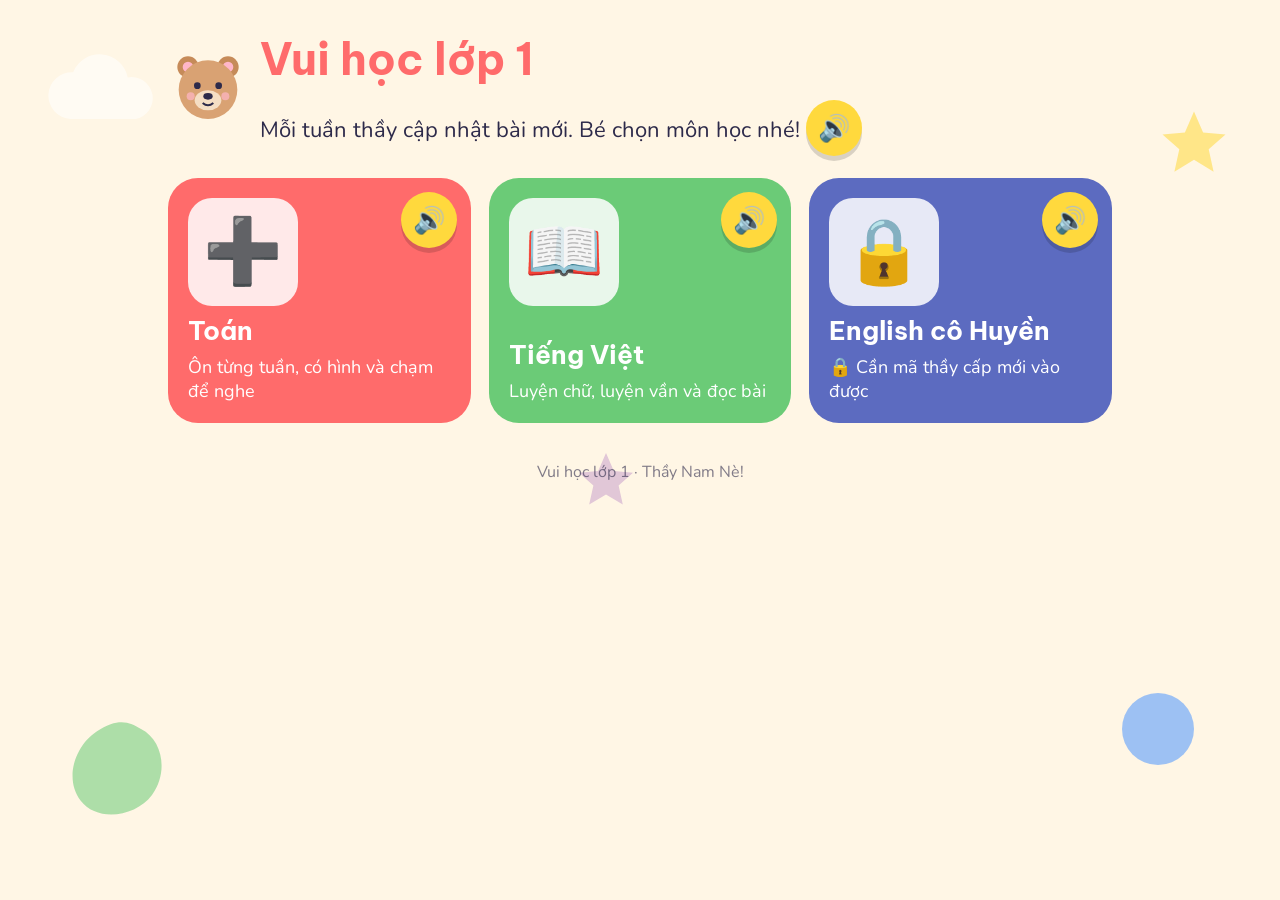
==== commit 6f2563c9: "Đổi trang chủ thành 3 mục Toán, Tiếng Việt, English cô Huyền (English khóa bằng mã)" ====
--- a/index.html
+++ b/index.html
@@ -165,22 +165,44 @@
 const tryIt=async()=>{const v=pw.value.trim().toLowerCase();if(!v){msg.textContent='Em hãy nhập mật khẩu nhé!';return}
 if(HASHES.has(await sha(v))){sessionStorage.setItem('vh1','1');home();say('Chào mừng em đến với Vui học lớp 1!')}else{msg.textContent='Mật khẩu chưa đúng rồi, em kiểm tra lại nhé!';pw.classList.add('bad');setTimeout(()=>pw.classList.remove('bad'),900)}};
 go.onclick=tryIt;pw.onkeydown=e=>{if(e.key==='Enter')tryIt()};pw.focus()}
+function inferMon(l){return /^Toán/.test(l.t)?'toan':'tv'}
 function cardHTML(l,i){return `<div class="lc" style="background:${l.c}" data-go="${i}">${spk((l.tag||('Bài '+(i+1)))+'. '+l.t)}<span class="ill" style="background:rgba(255,255,255,.85);border-radius:24px;width:110px;padding:10px">${l.ic}</span><div><div style="opacity:.9">${l.tag||('Bài '+(i+1))}</div><h3>${l.t}</h3><div style="font-size:18px">${l.sub}</div></div></div>`}
 function home(){location.hash='';
-const extra=L.map((l,i)=>({l,i})).filter(x=>!x.l.tag);
-const w7=L.map((l,i)=>({l,i})).filter(x=>x.l.tag==='Tuần 7');
-app.innerHTML=`<div class="top">${bear.replace('width="120"','width="80"')}<div><h1 style="color:var(--co)">Chào em! 👋</h1><p style="margin:0">Hôm nay mình học bài nào nhỉ? ${spk('Chào em! Hôm nay mình học bài nào nhỉ?')}</p></div></div>
-<h2 style="margin:28px 0 12px;font-size:28px">📘 Tuần 7</h2>
-<div class="grid">`+w7.map(x=>cardHTML(x.l,x.i)).join('')+`</div>
-<h2 style="margin:28px 0 12px;font-size:28px">📗 Tuần 8</h2>
-<div class="grid"><div class="lc" style="background:#2ecc71" id="go8">${spk('Ôn tập tuần 8. Toán phạm vi 10 và tiếng Việt vần an, ăn, ân')}<span class="ill" style="background:rgba(255,255,255,.85);border-radius:24px;width:110px;padding:10px;display:flex;align-items:center;justify-content:center;font-size:64px">📗</span><div><div style="opacity:.9">Tuần 8</div><h3>Toán và Tiếng Việt</h3><div style="font-size:18px">Cộng trong phạm vi 10 • Vần an, ăn, ân, on, ôn, ơn, en, ên, in, un, am, ăm, âm</div></div></div></div>
-<h2 style="margin:28px 0 12px;font-size:28px">⭐ Ôn thêm</h2>
-<div class="grid">`+extra.map(x=>cardHTML(x.l,x.i)).join('')+`</div>`;
+const locked=sessionStorage.getItem('vh1en')!=='1';
+app.innerHTML=`<div class="top">${bear.replace('width="120"','width="80"')}<div><h1 style="color:var(--co)">Vui học lớp 1</h1><p style="margin:0">Mỗi tuần thầy cập nhật bài mới. Bé chọn môn học nhé! ${spk('Chào em! Bé chọn môn Toán, Tiếng Việt, hoặc English cô Huyền nhé!')}</p></div></div>
+<div class="grid" style="margin-top:22px">
+<div class="lc" style="background:var(--co)" data-go="toan">${spk('Toán')}<span class="ill" style="background:rgba(255,255,255,.85);border-radius:24px;width:110px;padding:10px;display:flex;align-items:center;justify-content:center;font-size:64px">➕</span><div><h3>Toán</h3><div style="font-size:18px">Ôn từng tuần, có hình và chạm để nghe</div></div></div>
+<div class="lc" style="background:var(--gr)" data-go="tv">${spk('Tiếng Việt')}<span class="ill" style="background:rgba(255,255,255,.85);border-radius:24px;width:110px;padding:10px;display:flex;align-items:center;justify-content:center;font-size:64px">📖</span><div><h3>Tiếng Việt</h3><div style="font-size:18px">Luyện chữ, luyện vần và đọc bài</div></div></div>
+<div class="lc" style="background:#5c6bc0" data-go="english">${spk('English cô Huyền'+(locked?' cần mã của thầy':''))}<span class="ill" style="background:rgba(255,255,255,.85);border-radius:24px;width:110px;padding:10px;display:flex;align-items:center;justify-content:center;font-size:64px">${locked?'🔒':'🇬🇧'}</span><div><h3>English cô Huyền</h3><div style="font-size:18px">${locked?'🔒 Cần mã thầy cấp mới vào được':'Đã mở khóa – vào học với cô Huyền nhé!'}</div></div></div>
+</div>`;
+document.querySelectorAll('[data-go]').forEach(c=>c.onclick=()=>{const g=c.dataset.go;if(g==='english')englishOpen();else subject(g)})}
+function subject(mon){location.hash=mon;
+const title=mon==='toan'?'Toán':'Tiếng Việt';
+const items=L.map((l,i)=>({l,i})).filter(x=>inferMon(x.l)===mon);
+const w7=items.filter(x=>x.l.tag==='Tuần 7');
+const extra=items.filter(x=>!x.l.tag);
+const w8=mon==='toan'?{t:'Số và phép cộng trong phạm vi 10',s:'Đếm, tính, so sánh và thử thách 10 câu'}:{t:'Vần an, ăn, ân đến am, ăm, âm',s:'Luyện vần, đọc từ, nghe chọn, điền từ'};
+const w8bg=mon==='toan'?'#ff9f43':'#7c4dff';
+app.innerHTML=`<div class="top"><button class="back" id="bk">⬅ Về nhà</button><h1 style="color:${mon==='toan'?'var(--co)':'var(--gr)'};margin:0">${title} ${spk(title)}</h1></div>
+<h2 style="margin:24px 0 12px;font-size:26px">📘 Tuần 7</h2><div class="grid">`+w7.map(x=>cardHTML(x.l,x.i)).join('')+`</div>
+<h2 style="margin:24px 0 12px;font-size:26px">📗 Tuần 8</h2><div class="grid"><div class="lc" style="background:${w8bg}" id="go8">${spk('Tuần 8. '+w8.t)}<span class="ill" style="background:rgba(255,255,255,.85);border-radius:24px;width:110px;padding:10px;display:flex;align-items:center;justify-content:center;font-size:64px">📗</span><div><div style="opacity:.9">Tuần 8</div><h3>${w8.t}</h3><div style="font-size:18px">${w8.s}</div></div></div></div>
+`+(extra.length?`<h2 style="margin:24px 0 12px;font-size:26px">⭐ Ôn thêm</h2><div class="grid">`+extra.map(x=>cardHTML(x.l,x.i)).join('')+`</div>`:'');
+document.getElementById('bk').onclick=home;
 document.querySelectorAll('[data-go]').forEach(c=>c.onclick=()=>lesson(+c.dataset.go));
-document.getElementById('go8').onclick=()=>location.href='tuan8.html'}
+document.getElementById('go8').onclick=()=>location.href='tuan8.html?mon='+mon}
+function englishOpen(){location.hash='english';if(sessionStorage.getItem('vh1en')==='1')englishHome();else englishGate()}
+function englishGate(){app.innerHTML=`<div class="card login" style="position:relative">${bear}<h1 style="color:#5c6bc0;font-size:36px">English cô Huyền</h1><p>Mục này đang khóa 🔒<br>Em nhập <b>mã thầy cấp</b> để vào học nhé!</p><input id="pw" type="password" placeholder="Nhập mã" autocomplete="off" aria-label="Mã truy cập"><div class="msg" id="msg"></div><button class="big" id="go" style="background:#5c6bc0">Mở khóa 🔑</button><div style="margin-top:16px"><button class="chip" id="bk2">⬅ Về nhà</button></div></div>`;
+const pw=document.getElementById('pw'),go=document.getElementById('go'),msg=document.getElementById('msg');
+const tryIt=async()=>{const v=pw.value.trim().toLowerCase();if(!v){msg.textContent='Em hãy nhập mã thầy cấp nhé!';return}
+if(HASHES.has(await sha(v))){sessionStorage.setItem('vh1en','1');englishHome();say('Mã đúng rồi! Vào học English với cô Huyền nhé!')}else{msg.textContent='Mã chưa đúng rồi, em kiểm tra lại nhé!';pw.classList.add('bad');setTimeout(()=>pw.classList.remove('bad'),900)}};
+go.onclick=tryIt;pw.onkeydown=e=>{if(e.key==='Enter')tryIt()};document.getElementById('bk2').onclick=home;pw.focus()}
+function englishHome(){app.innerHTML=`<div class="top"><button class="back" id="bk">⬅ Về nhà</button><h1 style="color:#5c6bc0;margin:0">English cô Huyền ${spk('English cô Huyền')}</h1></div><div class="card sec" style="margin-top:20px"><h2>📝 Bài tuần này</h2><p>Khi thầy gửi tài liệu English của cô Huyền, bài học sẽ hiện ở đây. Mỗi tuần cập nhật trên cùng một đường dẫn này.</p></div>`;
+document.getElementById('bk').onclick=home}
+function route(){const h=location.hash.replace(/^#/,'');if(h==='toan'||h==='tv')subject(h);else if(h==='english')englishOpen();else home()}
+window.addEventListener('hashchange',route);
 function lesson(i){const l=L[i];total=0;done=0;const body=l.build();
 app.innerHTML=`<div class="top"><button class="back" id="bk">⬅ Về nhà</button><div class="prog"><div></div></div></div><h1 style="color:${l.c}">${l.tag||('Bài '+(i+1))}: ${l.t} ${spk(l.t)}</h1>`+body;scrollTo(0,0);
-document.getElementById('bk').onclick=home;if(l.after)l.after();wire(i)}
+document.getElementById('bk').onclick=()=>subject(inferMon(l));if(l.after)l.after();wire(i)}
 function wire(i){
 app.querySelectorAll('input.num').forEach(inp=>{const chk=()=>{if(inp.dataset.d)return;const v=inp.value.trim();if(!v)return;if(v===inp.dataset.ans){inp.classList.remove('bad');inp.classList.add('ok');inp.readOnly=true;inp.dataset.d=1;good();mark()}else{inp.classList.add('bad');bad();setTimeout(()=>{inp.classList.remove('bad');inp.value=''},900)}};
 inp.addEventListener('input',()=>{if(inp.value.length>=inp.dataset.ans.length)chk()});inp.addEventListener('keydown',e=>{if(e.key==='Enter')chk()})});
@@ -191,5 +213,5 @@
 if(P[sel.dataset.ml]===b.dataset.mr){sel.classList.remove('sel');sel.classList.add('done');b.classList.add('done');sel=null;good();mark()}else{b.classList.add('wrong');bad();setTimeout(()=>b.classList.remove('wrong'),900)}})});
 }
 function celebrate(){const d=document.createElement('div');d.className='card celebrate';d.innerHTML=`<div class="stars">🌟🎉🌟</div><h1 style="color:var(--co)">Hoan hô! Em đã hoàn thành bài!</h1><button class="big" style="background:var(--gr)">Về trang chủ 🏠</button>`;d.querySelector('button').onclick=home;app.appendChild(d);d.scrollIntoView({behavior:'smooth'});say('Hoan hô! Em đã hoàn thành bài học. Giỏi lắm!')}
-home();
+route();
 </script></body></html>
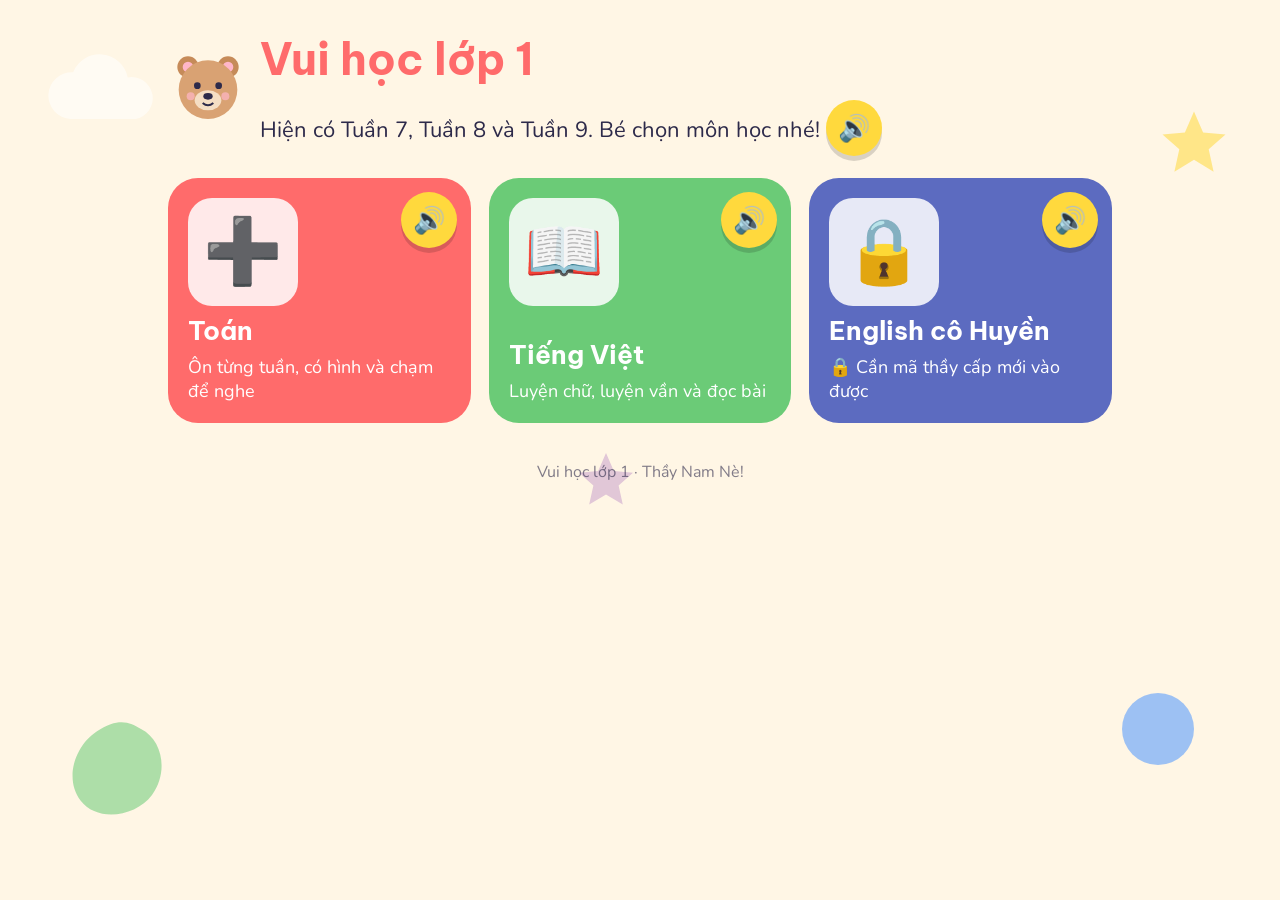
==== commit 6f9879d8: "Đổi nhóm Ôn thêm thành Tuần 9; phụ đề trang chủ nêu Tuần 7, 8 và 9" ====
--- a/index.html
+++ b/index.html
@@ -99,7 +99,7 @@
 return `<div class="match" data-m="${id}" data-pairs='${JSON.stringify(pairs)}'><div>`+left.map(l=>`<button class="chip" data-ml="${l}">${render?render(l,'l'):l}</button>`).join('')+`</div><div>`+right.map(r=>`<button class="chip" data-mr="${r}">${render?render(r,'r'):r}</button>`).join('')+'</div></div><p style="font-size:17px;opacity:.7">Chạm một ô bên trái, rồi chạm ô đúng bên phải.</p>'}
 const SPEAKS={};
 const L=[
-{t:'Toán: Tính nhẩm',sub:'Phép cộng trong phạm vi 10',c:'var(--co)',ic:S.apple,build(){
+{t:'Toán: Tính nhẩm',sub:'Phép cộng trong phạm vi 10',c:'var(--co)',tag:'Tuần 9',ic:S.apple,build(){
 let h=`<div class="card sec"><h2>1. Tính nhẩm ${spk('Tính nhẩm')}</h2><div class="grid" style="grid-template-columns:repeat(auto-fit,minmax(220px,1fr))">`;
 [['2+3',5],['4+1',5],['5+2',7],['1+6',7],['3+3',6],['2+4',6],['4+3',7],['1+5',6]].forEach(([e,a])=>{h+=`<div class="eq">${spk(readEq(e)+' bằng mấy?')} ${e} = ${numInput(a)}</div>`});
 h+=`</div></div><div class="card sec"><h2>2. Nối phép tính với kết quả ${spk('Nối phép tính với kết quả đúng')}</h2>`+matchBlock(['3+4','2+3','4+2','1+3'],['5','7','4','6'],{'3+4':'7','2+3':'5','4+2':'6','1+3':'4'})+'</div>';
@@ -108,7 +108,7 @@
 h+=`</div><div class="card sec"><h2>4. Nhìn tranh, viết phép tính ${spk('Nhìn tranh, viết phép tính')}</h2>`;
 [['apple',3,2,'quả táo'],['orange',4,3,'quả cam'],['butterfly',3,3,'con bướm']].forEach(([k,a,b,n])=>{h+=`<div class="row" style="background:#fffaf0;border-radius:20px;padding:10px">${pics(k,a)}<b style="font-size:34px">+</b>${pics(k,b)}${spk(a+' '+n+' thêm '+b+' '+n+'. Tất cả là mấy '+n+'?')}</div><div class="row eq" style="display:inline-flex">${numInput(a)} + ${numInput(b)} = ${numInput(a+b)}</div>`});
 return h+'</div>'}},
-{t:'Toán: Đếm hình và tính',sub:'Hình chữ nhật, hình tam giác',c:'var(--bl)',ic:S.tri,build(){
+{t:'Toán: Đếm hình và tính',sub:'Hình chữ nhật, hình tam giác',c:'var(--bl)',tag:'Tuần 9',ic:S.tri,build(){
 let h=`<div class="card sec"><h2>1. Đố em: Đếm hình ${spk('Đố em, đếm hình')}</h2><div class="row">${S.rect}<span class="eq">${spk('Có bao nhiêu hình chữ nhật?')} Có ${numInput(3)} hình chữ nhật</span></div><div class="row">${S.tri}<span class="eq">${spk('Có bao nhiêu hình tam giác?')} Có ${numInput(2)} hình tam giác</span></div></div>`;
 h+=`<div class="card sec"><h2>2. Tính ${spk('Tính')}</h2><div class="grid" style="grid-template-columns:repeat(auto-fit,minmax(220px,1fr))">`;
 [['4+2',6],['5+1',6],['2+5',7],['3+4',7],['3+3',6],['6+0',6],['0+7',7],['1+6',7]].forEach(([e,a])=>{h+=`<div class="eq">${spk(readEq(e)+' bằng mấy?')} ${e} = ${numInput(a)}</div>`});
@@ -117,7 +117,7 @@
 h+=`</div><div class="card sec"><h2>4. Số? ${spk('Điền số thích hợp')}</h2>`;
 [[2,3,1],[1,4,2],[0,5,1],[3,2,2],[4,0,3]].forEach(([a,b,c])=>{h+=`<div class="row eq" style="display:flex;width:fit-content;align-items:center;flex-wrap:wrap">${spk(a+' cộng '+b+' bằng mấy? rồi cộng '+c+' bằng mấy?')} <b style="display:inline-flex;align-items:center;justify-content:center;width:48px;height:48px;border-radius:50%;background:#FFD93D;color:#2d2a4a">${a}</b> <span class="narr"><i>+${b}</i>→</span> ${numInput(a+b)} <span class="narr"><i>+${c}</i>→</span> ${numInput(a+b+c)}</div>`});
 return h+'</div>'}},
-{t:'Tiếng Việt: Về thăm quê nội',sub:'Đọc, nối câu, điền vần, nghe – viết',c:'var(--gr)',ic:S.house,build(){
+{t:'Tiếng Việt: Về thăm quê nội',sub:'Đọc, nối câu, điền vần, nghe – viết',c:'var(--gr)',tag:'Tuần 9',ic:S.house,build(){
 const sents=['Nhà bà nội của Nhi ở quê.','Kề nhà bà có hai cây cau cao lắm.','Bà nội của Nhi là cô giáo đã nghỉ hưu.','Ngày ngày, bà đi chợ mua đồ về nấu ăn cho cả nhà.','Bà còn ân cần dạy cho Nhi làm bài.','Mỗi lần đưa Nhi đi dạo ven bờ hồ gần nhà, bà lại kể cho Nhi nghe về ngày xưa, về ngày bà còn đi dạy.'];
 let h=`<div class="card sec"><h2>Luyện đọc vần ${spk('Luyện đọc vần')}</h2><div class="row">`+['ui','ưi','ao','eo','au','âu','êu','iu','ưu'].map(v=>`<button class="chip" data-say="${v}">${v}</button>`).join('')+`</div><div class="row">`+['múi khế','thể thao','leo trèo','màu nâu','lều trại','nhỏ xíu'].map(v=>`<button class="chip" style="border-color:var(--gr)" data-say="${v}">${v}</button>`).join('')+`</div></div>`;
 h+=`<div class="card"><h2>📖 Về thăm quê nội ${spk('Về thăm quê nội. '+sents.join(' '))}</h2><p class="pass" id="pass3">`+sents.map(s=>`<span data-say="${s}">${s}</span>`).join(' ')+`</p><p style="font-size:17px;opacity:.7">Chạm vào câu để nghe.</p></div>`;
@@ -132,7 +132,7 @@
 q.onkeydown=e=>{if(e.key==='Enter')b.click()};
 document.getElementById('nvb').onclick=()=>{const sp=[...document.querySelectorAll('#nv span')];let i=0;const nx=()=>{sp.forEach(s=>s.classList.remove('hl'));if(i>=sp.length)return;sp[i].classList.add('hl');say(sp[i].textContent,0.7,()=>{i++;setTimeout(nx,1500)})};nx()};
 }},
-{t:'Tiếng Việt: Nhà Hà đi Tam Đảo',sub:'Phiếu 06/11/2026',c:'var(--pu)',ic:S.mountain,build(){
+{t:'Tiếng Việt: Nhà Hà đi Tam Đảo',sub:'Phiếu 06/11/2026',c:'var(--pu)',tag:'Tuần 9',ic:S.mountain,build(){
 const sents=['Nghỉ hè, nhà Hà đi Tam Đảo.','Khi tán cây, ngọn cỏ còn thiu thiu ngủ, Hà đã dậy ngắm mây mù.','Đến trưa, trời như vào thu.','Mùa hè ở Tam đảo quả là dễ chịu.'];
 let h=`<div class="card"><h2>📖 Nhà Hà đi Tam Đảo ${spk(sents.join(' '))}</h2><p class="pass">`+sents.map(s=>`<span data-say="${s}">${s}</span>`).join(' ')+`</p></div>`;
 h+=`<div class="card sec"><h2>1. Nghỉ hè, nhà Hà đi đâu? ${spk('Nghỉ hè, nhà Hà đi đâu?')}</h2>`+['Cồn Sơn','Tam Đảo','Phố cổ'].map(o=>spk(o)).join(' ')+choice(['Cồn Sơn','Tam Đảo','Phố cổ'],'Tam Đảo')+'</div>';
@@ -169,7 +169,7 @@
 function cardHTML(l,i){return `<div class="lc" style="background:${l.c}" data-go="${i}">${spk((l.tag||('Bài '+(i+1)))+'. '+l.t)}<span class="ill" style="background:rgba(255,255,255,.85);border-radius:24px;width:110px;padding:10px">${l.ic}</span><div><div style="opacity:.9">${l.tag||('Bài '+(i+1))}</div><h3>${l.t}</h3><div style="font-size:18px">${l.sub}</div></div></div>`}
 function home(){location.hash='';
 const locked=sessionStorage.getItem('vh1en')!=='1';
-app.innerHTML=`<div class="top">${bear.replace('width="120"','width="80"')}<div><h1 style="color:var(--co)">Vui học lớp 1</h1><p style="margin:0">Mỗi tuần thầy cập nhật bài mới. Bé chọn môn học nhé! ${spk('Chào em! Bé chọn môn Toán, Tiếng Việt, hoặc English cô Huyền nhé!')}</p></div></div>
+app.innerHTML=`<div class="top">${bear.replace('width="120"','width="80"')}<div><h1 style="color:var(--co)">Vui học lớp 1</h1><p style="margin:0">Hiện có Tuần 7, Tuần 8 và Tuần 9. Bé chọn môn học nhé! ${spk('Chào em! Hiện có Tuần 7, Tuần 8 và Tuần 9. Bé chọn môn Toán, Tiếng Việt, hoặc English cô Huyền nhé!')}</p></div></div>
 <div class="grid" style="margin-top:22px">
 <div class="lc" style="background:var(--co)" data-go="toan">${spk('Toán')}<span class="ill" style="background:rgba(255,255,255,.85);border-radius:24px;width:110px;padding:10px;display:flex;align-items:center;justify-content:center;font-size:64px">➕</span><div><h3>Toán</h3><div style="font-size:18px">Ôn từng tuần, có hình và chạm để nghe</div></div></div>
 <div class="lc" style="background:var(--gr)" data-go="tv">${spk('Tiếng Việt')}<span class="ill" style="background:rgba(255,255,255,.85);border-radius:24px;width:110px;padding:10px;display:flex;align-items:center;justify-content:center;font-size:64px">📖</span><div><h3>Tiếng Việt</h3><div style="font-size:18px">Luyện chữ, luyện vần và đọc bài</div></div></div>
@@ -180,13 +180,13 @@
 const title=mon==='toan'?'Toán':'Tiếng Việt';
 const items=L.map((l,i)=>({l,i})).filter(x=>inferMon(x.l)===mon);
 const w7=items.filter(x=>x.l.tag==='Tuần 7');
-const extra=items.filter(x=>!x.l.tag);
+const extra=items.filter(x=>x.l.tag==='Tuần 9');
 const w8=mon==='toan'?{t:'Số và phép cộng trong phạm vi 10',s:'Đếm, tính, so sánh và thử thách 10 câu'}:{t:'Vần an, ăn, ân đến am, ăm, âm',s:'Luyện vần, đọc từ, nghe chọn, điền từ'};
 const w8bg=mon==='toan'?'#ff9f43':'#7c4dff';
 app.innerHTML=`<div class="top"><button class="back" id="bk">⬅ Về nhà</button><h1 style="color:${mon==='toan'?'var(--co)':'var(--gr)'};margin:0">${title} ${spk(title)}</h1></div>
 <h2 style="margin:24px 0 12px;font-size:26px">📘 Tuần 7</h2><div class="grid">`+w7.map(x=>cardHTML(x.l,x.i)).join('')+`</div>
 <h2 style="margin:24px 0 12px;font-size:26px">📗 Tuần 8</h2><div class="grid"><div class="lc" style="background:${w8bg}" id="go8">${spk('Tuần 8. '+w8.t)}<span class="ill" style="background:rgba(255,255,255,.85);border-radius:24px;width:110px;padding:10px;display:flex;align-items:center;justify-content:center;font-size:64px">📗</span><div><div style="opacity:.9">Tuần 8</div><h3>${w8.t}</h3><div style="font-size:18px">${w8.s}</div></div></div></div>
-`+(extra.length?`<h2 style="margin:24px 0 12px;font-size:26px">⭐ Ôn thêm</h2><div class="grid">`+extra.map(x=>cardHTML(x.l,x.i)).join('')+`</div>`:'');
+`+(extra.length?`<h2 style="margin:24px 0 12px;font-size:26px">📙 Tuần 9</h2><div class="grid">`+extra.map(x=>cardHTML(x.l,x.i)).join('')+`</div>`:'');
 document.getElementById('bk').onclick=home;
 document.querySelectorAll('[data-go]').forEach(c=>c.onclick=()=>lesson(+c.dataset.go));
 document.getElementById('go8').onclick=()=>location.href='tuan8.html?mon='+mon}
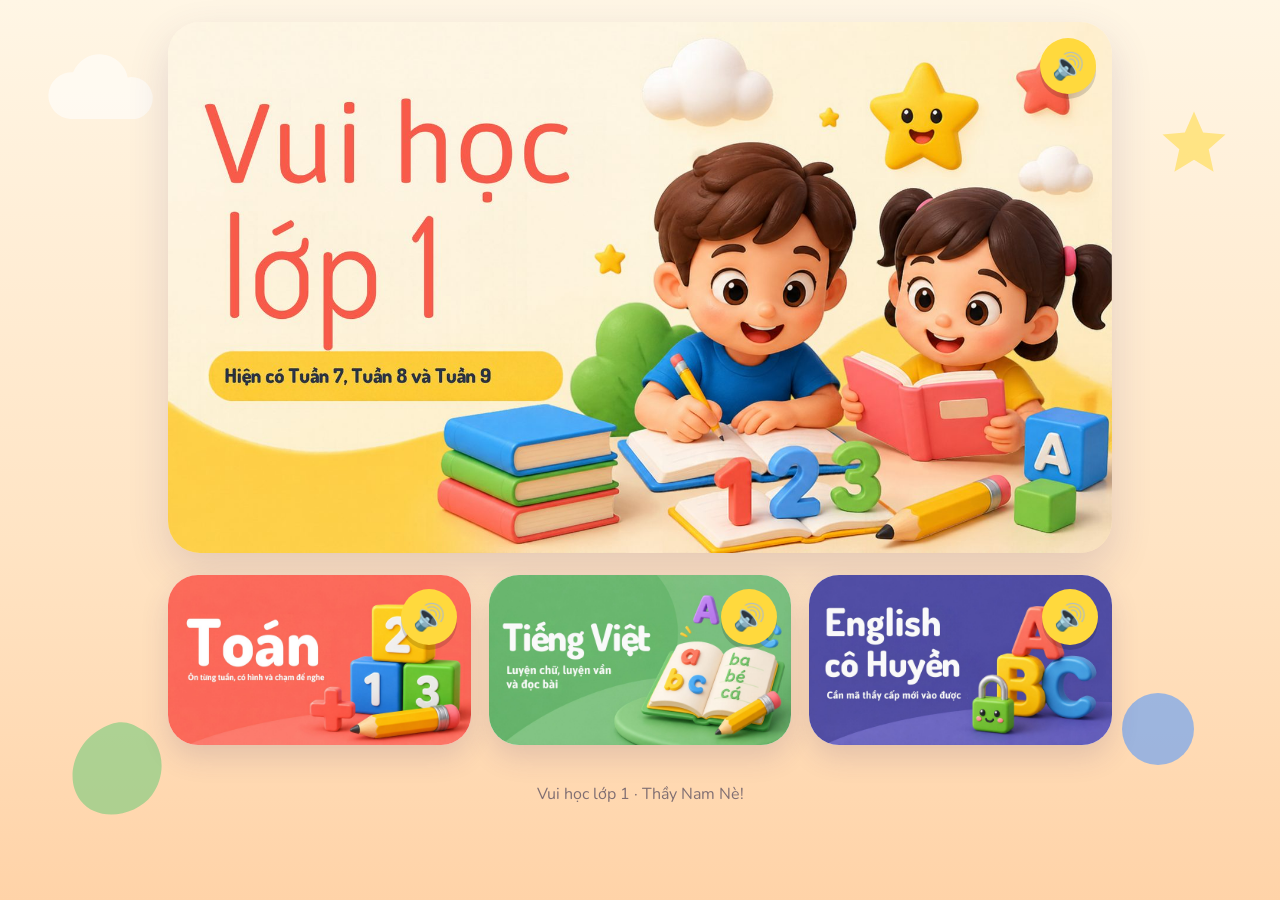
==== commit 76484117: "Làm đẹp trang chủ bằng ảnh giao diện Canva" ====
--- a/index.html
+++ b/index.html
@@ -43,6 +43,15 @@
 footer{text-align:center;font-size:16px;opacity:.6;padding:20px}
 .hide{display:none}
 @media(max-width:600px){body{font-size:20px}.eq{font-size:24px}.num{width:68px}}
+
+body{background:linear-gradient(180deg,#FFF6E5 0%,#FFE4C4 60%,#FFD3A8 100%);background-attachment:fixed}
+.hero{position:relative;border-radius:32px;overflow:hidden;box-shadow:0 16px 40px rgba(80,60,120,.16);margin:4px 0 8px}
+.hero img{width:100%;height:auto;display:block}
+.hero .spk{position:absolute;top:16px;right:16px;z-index:2}
+.lc.vis{padding:0;overflow:hidden;aspect-ratio:16/9;min-height:0;background:#fff;box-shadow:0 12px 28px rgba(80,60,120,.16)}
+.lc.vis img{width:100%;height:100%;object-fit:cover;display:block}
+.lc.vis .spk{z-index:2}
+.badge-ok{position:absolute;left:16px;bottom:16px;background:#fff;color:#2d9a42;border-radius:999px;padding:6px 14px;font-size:16px;font-weight:800;box-shadow:0 4px 0 rgba(0,0,0,.08)}
 </style></head><body>
 <svg class="deco" style="top:6%;left:3%" width="130" viewBox="0 0 100 60"><path d="M25 50a18 18 0 0 1 2-36 22 22 0 0 1 42 4 15 15 0 0 1 6 32z" fill="#fff"/></svg>
 <svg class="deco" style="top:12%;right:4%;animation-delay:2s" width="70" viewBox="0 0 100 100"><path d="M50 5l13 30 32 3-24 21 7 32-28-17-28 17 7-32L5 38l32-3z" fill="#FFD93D"/></svg>
@@ -169,11 +178,11 @@
 function cardHTML(l,i){return `<div class="lc" style="background:${l.c}" data-go="${i}">${spk((l.tag||('Bài '+(i+1)))+'. '+l.t)}<span class="ill" style="background:rgba(255,255,255,.85);border-radius:24px;width:110px;padding:10px">${l.ic}</span><div><div style="opacity:.9">${l.tag||('Bài '+(i+1))}</div><h3>${l.t}</h3><div style="font-size:18px">${l.sub}</div></div></div>`}
 function home(){location.hash='';
 const locked=sessionStorage.getItem('vh1en')!=='1';
-app.innerHTML=`<div class="top">${bear.replace('width="120"','width="80"')}<div><h1 style="color:var(--co)">Vui học lớp 1</h1><p style="margin:0">Hiện có Tuần 7, Tuần 8 và Tuần 9. Bé chọn môn học nhé! ${spk('Chào em! Hiện có Tuần 7, Tuần 8 và Tuần 9. Bé chọn môn Toán, Tiếng Việt, hoặc English cô Huyền nhé!')}</p></div></div>
+app.innerHTML=`<div class="hero"><img src="ui/hero.jpg" alt="Vui học lớp 1. Hiện có Tuần 7, Tuần 8 và Tuần 9.">${spk('Chào em! Hiện có Tuần 7, Tuần 8 và Tuần 9. Bé chọn môn Toán, Tiếng Việt, hoặc English cô Huyền nhé!')}</div>
 <div class="grid" style="margin-top:22px">
-<div class="lc" style="background:var(--co)" data-go="toan">${spk('Toán')}<span class="ill" style="background:rgba(255,255,255,.85);border-radius:24px;width:110px;padding:10px;display:flex;align-items:center;justify-content:center;font-size:64px">➕</span><div><h3>Toán</h3><div style="font-size:18px">Ôn từng tuần, có hình và chạm để nghe</div></div></div>
-<div class="lc" style="background:var(--gr)" data-go="tv">${spk('Tiếng Việt')}<span class="ill" style="background:rgba(255,255,255,.85);border-radius:24px;width:110px;padding:10px;display:flex;align-items:center;justify-content:center;font-size:64px">📖</span><div><h3>Tiếng Việt</h3><div style="font-size:18px">Luyện chữ, luyện vần và đọc bài</div></div></div>
-<div class="lc" style="background:#5c6bc0" data-go="english">${spk('English cô Huyền'+(locked?' cần mã của thầy':''))}<span class="ill" style="background:rgba(255,255,255,.85);border-radius:24px;width:110px;padding:10px;display:flex;align-items:center;justify-content:center;font-size:64px">${locked?'🔒':'🇬🇧'}</span><div><h3>English cô Huyền</h3><div style="font-size:18px">${locked?'🔒 Cần mã thầy cấp mới vào được':'Đã mở khóa – vào học với cô Huyền nhé!'}</div></div></div>
+<div class="lc vis" data-go="toan" role="button" aria-label="Toán. Ôn từng tuần, có hình và chạm để nghe">${spk('Toán')}<img src="ui/toan.jpg" alt=""></div>
+<div class="lc vis" data-go="tv" role="button" aria-label="Tiếng Việt. Luyện chữ, luyện vần và đọc bài">${spk('Tiếng Việt')}<img src="ui/tv.jpg" alt=""></div>
+<div class="lc vis" data-go="english" role="button" aria-label="English cô Huyền. ${locked?'Cần mã thầy cấp mới vào được':'Đã mở khóa'}">${spk('English cô Huyền'+(locked?' cần mã của thầy':''))}<img src="ui/english.jpg" alt="">${locked?'':'<span class="badge-ok">Đã mở khóa</span>'}</div>
 </div>`;
 document.querySelectorAll('[data-go]').forEach(c=>c.onclick=()=>{const g=c.dataset.go;if(g==='english')englishOpen();else subject(g)})}
 function subject(mon){location.hash=mon;
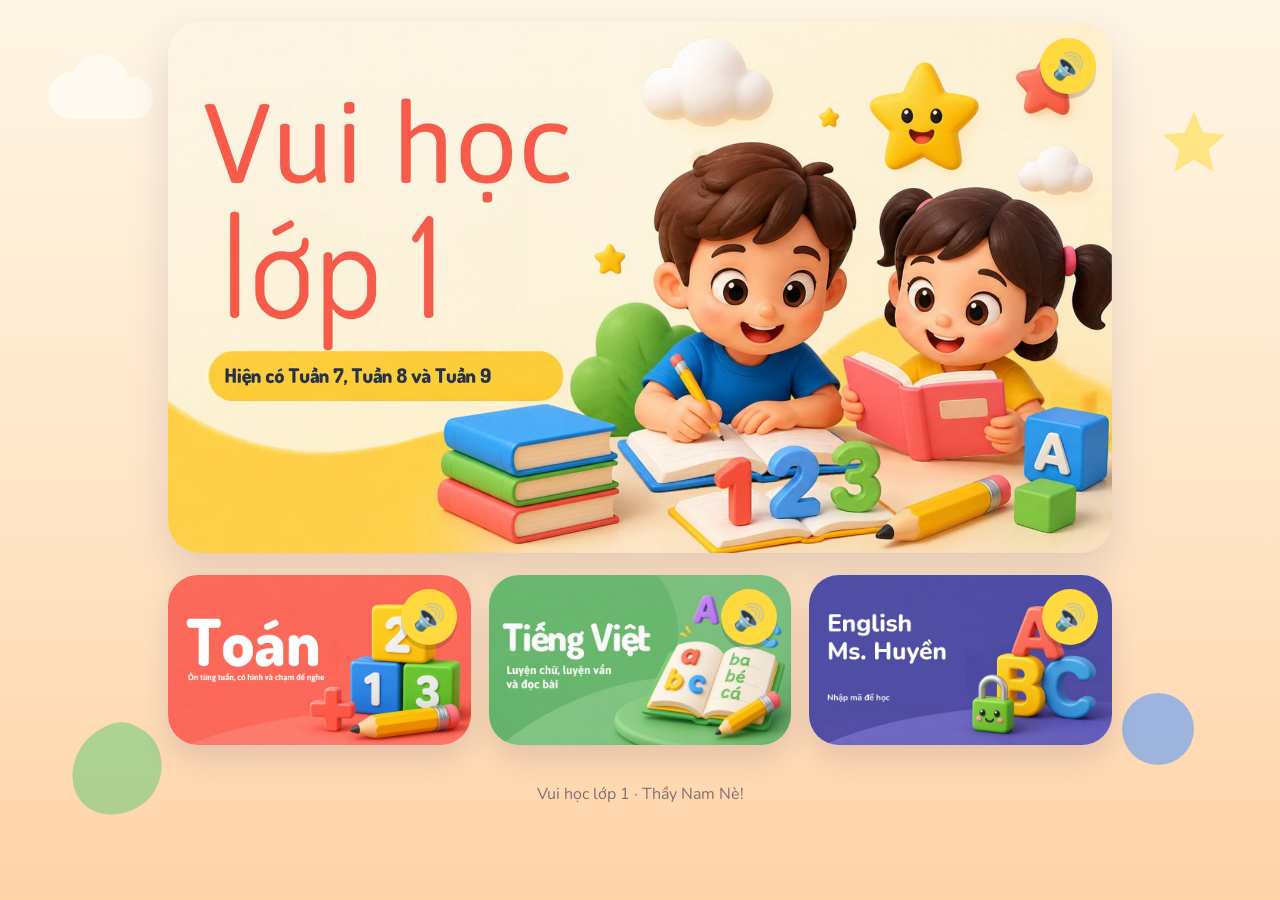
==== commit cef659c0: "Doi ten English Ms. Huyen va cau Nhap ma de hoc" ====
--- a/index.html
+++ b/index.html
@@ -52,6 +52,15 @@
 .lc.vis img{width:100%;height:100%;object-fit:cover;display:block}
 .lc.vis .spk{z-index:2}
 .badge-ok{position:absolute;left:16px;bottom:16px;background:#fff;color:#2d9a42;border-radius:999px;padding:6px 14px;font-size:16px;font-weight:800;box-shadow:0 4px 0 rgba(0,0,0,.08)}
+
+.en-week{display:grid;grid-template-columns:repeat(auto-fit,minmax(240px,1fr));gap:16px;margin-top:18px}
+.en-w{background:#fff;border-radius:24px;padding:18px;cursor:pointer;box-shadow:0 10px 24px rgba(80,60,120,.12);color:#2d2a4a;min-height:150px;display:flex;flex-direction:column;justify-content:space-between}
+.en-w b{font-size:22px}
+.en-letter{font-size:72px;font-weight:900;color:#5c6bc0;line-height:1}
+.en-words{display:grid;grid-template-columns:repeat(auto-fit,minmax(150px,1fr));gap:14px;margin:14px 0}
+.en-word{background:#fff;border-radius:22px;padding:12px;text-align:center;box-shadow:0 8px 20px rgba(80,60,120,.1);cursor:pointer}
+.en-word img{width:132px;height:132px;object-fit:cover;border-radius:18px;display:block;margin:0 auto 8px}
+.en-word strong{font-size:24px}
 </style></head><body>
 <svg class="deco" style="top:6%;left:3%" width="130" viewBox="0 0 100 60"><path d="M25 50a18 18 0 0 1 2-36 22 22 0 0 1 42 4 15 15 0 0 1 6 32z" fill="#fff"/></svg>
 <svg class="deco" style="top:12%;right:4%;animation-delay:2s" width="70" viewBox="0 0 100 100"><path d="M50 5l13 30 32 3-24 21 7 32-28-17-28 17 7-32L5 38l32-3z" fill="#FFD93D"/></svg>
@@ -63,6 +72,8 @@
 <footer>Vui học lớp 1 · Thầy Nam Nè!</footer>
 <script>
 const HASHES=new Set(["970fef3c05362b90a3a92a6e5250fffd3b2dda15fb3bc7d11d9591ba95335163", "3c2a1830ea63dce0c5bf2216ad7ba9c06b56f98f55cc7836d90f203239447c74", "ada2e17bb814d86e7de4b82683bdee27270c912bcdab05a0ce2a364eec4a69f7", "11a7fb8d966edc9e3719af2ce620000bbfda1969702fa972c56eedf98a6ab359", "e67c5e6b6b692e08b1dc85c832bc262a2a139ff80a7d0f877e711db4d8de6516", "114f68cc6c4f95cddd3b27746763208bf5fb80e9392b137a19712d7a5938799a", "1c9069726c1ea4547a265de8f53da4a4fa247c467e99b1b6cd8fdd9a86f60ae3", "a2ef4d2dde4a69d2807c237285739c7a26358f5bb6ca0d4011a11b3b347d4079", "217aae49e9f9e9f2af5e10debf5f1ff56853bdd8dc7238a10b9e851730c340ff", "9a606f77c1aad69cad0962a6dbddd9419a7f940a242ee5e8d125998ff34fb605", "a33a6f8a6c58ce97237e6016cb1acc05f6debc72d58de7701b93764d385dd49a", "4d33291bd7301899f1a752c77e4f66f53efff346e6ac3257dc4f3f3f1815ff8a", "5c556a9d65918952e7653efd96fbce1f864b28db93487044bd11300c2b868a92", "dc4f752c730df34b40a14549b93101135941cd4d1a07600cac2137324f5aa941", "b881b17fcea113f339697a56e22abb59499a9339f3d3dd1001641c0c43bda07d", "5ae86ec5d3036d3211a20e18090bb18db7e0aae48c0219af36f9dbc48c946909", "9d3d9f0b6926d5e16f307d959529083de953f07f3140a45bb2ce81a06f1faa16", "a6f40f098528389b08b4f4bf0801a283e999ac004bcb4766c454b6862468d0ec", "bfe911ddea6e418ba92c6c2175ef21a5d0bd2e0f2ba6c659bedb37fb1954c317", "41b707482e9cf27929c8c29aa83a6653b97f705d835eb372380a6a19dca2253b", "bf8ea9123ae68362f822cd6924f9c2efb31b8fff0f856c0737adaea6d76450fb", "d37b3ec1db4f6e6d35c67ff00228151c305110fff8951b881e0d3ce2452f3137", "67002076c296d887bcc8d8283ea7fec0c62ed4f08c97e5a5c962e262494fa5f8", "f308e88b2f1eac0df39ccbeec9380b8e335ab71328ecd86c16644892bdedb5cb", "d1a50dfd87adeaf8a141df561f35fff2d57212c3c08512895f20bf035fc2001c", "1d069f7a1905e562f881c5b1c38eba2f48797c22439b12cd0e5d164a94a4ad6e", "071a68617654816bf6515d59d91abd778f5198b4ab21db8fc78c9cacdb92fa5a", "bb8a05a88e69e9c1ec1bf6ffb46fa54343b2b038e3815b14f3db9fabc6fdbb9b", "6331877fa9dec566cf571471ff16d27133bafd465ce35eb5d2f663e2badffaf0", "0dca221bf670d883cb3a234c1c474d8918237691602e2878d92485e93520105c", "c5ebac8f9f2fac99e76e2d8bfa818b074d80f0d012f4bfaa459c9c79fdbef907", "71a54ee54a0e0f5d5ddebd943c67be42087bb2bc95568a15b1c168f91bee5295", "41e65d0b05457a66c8e693d6dd4aecbb2c250647042bcfdfe7faedf08184edbe", "1a4ccb23e502054d3ca215114b2c97cc6ef5ee1d792ef894b63270d14dc48694", "742f8a5f83ddf2197f584f87caf1514ec87ea9ac4eeca224e64b4cf9b5afe514", "d0770e6fb99d9d13379969e470ad50f025ba17003c9f587b5c136b7c147ca55a", "a7cb0a59e630f44671dbf9b2dc3841c1d437c22e61eb16561c7415e8ddd7977a", "ab172850ee479e025c701f71eaf894b35903a9cf18ff30954517c56ccabdb501", "080044a210f1c9414d8cf64a1c41d787e96c8394481adcacefed9436cb1cfc1b", "79dfe3ec6b013e084d77d9ae8dfe0efa9b60001efb3688a754366def32bcb31f", "b999bec6afb3c2270d2b2fa283878014c0183622d3eff8164fa919e5d6197912", "94ed7cdb5d2e94690ce651fcd5267144c4c53884f27b1d3b895493ddd4df82e2", "8b4f5f745ab6d1c7c4a7f34ecdd70b597a6c05e017871369c79b168c76c58947", "e778d184da702e697fbc91c100062924363fb96b692907e58092adff74f1c778", "d515477a407d05743b726d0c7f895f9e75811d18a25a52999eec4e130952e4df", "613800aef6115f6d8ae5f921137997c7c6d01c31745c324ac5912b2111c03d8d", "6f4054d7d40a53318f9474de663a1f1715c0a1bcd902744cd03bde72ef503b6c", "98230a2b30c6cf428bfbc767130a4924c60af8ac2ca0cc7924ded65b86970a0e", "6accbeb2c68f8600114065b57de104235633e8e90e0b06742037ae8d514f8358", "2a50258a4d621e6769c8263118712a7d643577251cff342a2b1a69699f42c569"]);
+const LIMITED={"d556f87cff83061cdbaa47223e5427a4c036b7ff794a4831c960862a4e1a3c33":{ns:"vuihoc-lop1-gs",key:"d556f87cff83061c",max:100}};
+const EN_WEEKS=[{"week":1,"title":"In the school playground","letter":"Bb","sound":"/b/","words":["ball","bike","book"],"sentences":["Hi, I’m Bill.","Bye, Bill."],"rhyme":["Ball and bike, come out to play.","Book in my bag, hip hooray!"],"pronunciationTip":"Khép hai môi rồi bật nhẹ /b/. Nghe âm đầu trong ball; không thêm âm ơ.","quiz":[{"type":"hear-and-choose","answer":"ball","image":"en/ball.jpg","options":["bike","book","ball"],"prompt":"Bấm loa, nghe rồi chọn từ đúng."},{"type":"picture-to-word","answer":"bike","image":"en/bike.jpg","options":["book","ball","bike"],"prompt":"Nhìn hình và chọn từ đúng."},{"type":"hear-and-choose","answer":"book","image":"en/book.jpg","options":["ball","bike","book"],"prompt":"Bấm loa, nghe rồi chọn từ đúng."}]},{"week":2,"title":"In the dining room","letter":"Cc","sound":"/k/","words":["cake","car","cat","cup"],"sentences":["I have a car."],"rhyme":["Cat by my cup, car by my cake.","Clap little hands; a smile we make!"],"pronunciationTip":"Bật luồng hơi ngắn ở phía sau lưỡi /k/. Chữ c trong các từ tuần này có âm /k/.","quiz":[{"type":"hear-and-choose","answer":"cake","image":"en/cake.jpg","options":["car","cat","cup","cake"],"prompt":"Bấm loa, nghe rồi chọn từ đúng."},{"type":"picture-to-word","answer":"car","image":"en/car.jpg","options":["cat","cup","cake","car"],"prompt":"Nhìn hình và chọn từ đúng."},{"type":"hear-and-choose","answer":"cat","image":"en/cat.jpg","options":["cup","cake","car","cat"],"prompt":"Bấm loa, nghe rồi chọn từ đúng."},{"type":"picture-to-word","answer":"cup","image":"en/cup.jpg","options":["cake","car","cat","cup"],"prompt":"Nhìn hình và chọn từ đúng."}]},{"week":3,"title":"At the street market","letter":"Aa","sound":"/æ/","words":["apple","bag","can","hat"],"sentences":["This is my bag."],"rhyme":["Apple in a bag, hat on a cat.","Tap, tap, tap — imagine that!"],"pronunciationTip":"Mở miệng rộng, lưỡi thấp và hướng ra trước khi đọc /æ/. Nghe apple, bag, can, hat.","quiz":[{"type":"hear-and-choose","answer":"apple","image":"en/apple.jpg","options":["bag","can","hat","apple"],"prompt":"Bấm loa, nghe rồi chọn từ đúng."},{"type":"picture-to-word","answer":"bag","image":"en/bag.jpg","options":["can","hat","apple","bag"],"prompt":"Nhìn hình và chọn từ đúng."},{"type":"hear-and-choose","answer":"can","image":"en/can.jpg","options":["hat","apple","bag","can"],"prompt":"Bấm loa, nghe rồi chọn từ đúng."},{"type":"picture-to-word","answer":"hat","image":"en/hat.jpg","options":["apple","bag","can","hat"],"prompt":"Nhìn hình và chọn từ đúng."}]},{"week":4,"title":"In the bedroom","letter":"Dd","sound":"/d/","words":["desk","dog","door","duck"],"sentences":["This is a dog."],"rhyme":["Dog by the door, duck on the floor.","Desk in the room — let’s learn some more!"],"pronunciationTip":"Đầu lưỡi chạm nhẹ phía sau răng trên rồi bật /d/. Giữ âm ngắn, không thêm âm ơ.","quiz":[{"type":"hear-and-choose","answer":"desk","image":"en/desk.jpg","options":["dog","door","duck","desk"],"prompt":"Bấm loa, nghe rồi chọn từ đúng."},{"type":"picture-to-word","answer":"dog","image":"en/dog.jpg","options":["door","duck","desk","dog"],"prompt":"Nhìn hình và chọn từ đúng."},{"type":"hear-and-choose","answer":"door","image":"en/door.jpg","options":["duck","desk","dog","door"],"prompt":"Bấm loa, nghe rồi chọn từ đúng."},{"type":"picture-to-word","answer":"duck","image":"en/duck.jpg","options":["desk","dog","door","duck"],"prompt":"Nhìn hình và chọn từ đúng."}]},{"week":5,"title":"At the fish and chip shop","letter":"Ii","sound":"/ɪ/","words":["chicken","chips","fish","milk"],"sentences":["I like milk."],"rhyme":["Little fish, swish, swish, swish.","Milk and chips are on my wish list!"],"pronunciationTip":"Âm /ɪ/ ngắn và nhẹ, không kéo dài thành /iː/. Nghe âm ở giữa fish và milk.","quiz":[{"type":"hear-and-choose","answer":"chicken","image":"en/chicken.jpg","options":["chips","fish","milk","chicken"],"prompt":"Bấm loa, nghe rồi chọn từ đúng."},{"type":"picture-to-word","answer":"chips","image":"en/chips.jpg","options":["fish","milk","chicken","chips"],"prompt":"Nhìn hình và chọn từ đúng."},{"type":"hear-and-choose","answer":"fish","image":"en/fish.jpg","options":["milk","chicken","chips","fish"],"prompt":"Bấm loa, nghe rồi chọn từ đúng."},{"type":"picture-to-word","answer":"milk","image":"en/milk.jpg","options":["chicken","chips","fish","milk"],"prompt":"Nhìn hình và chọn từ đúng."}]},{"week":6,"title":"In the classroom","letter":"Ee","sound":"/e/","words":["bell","pen","pencil","red"],"sentences":["It’s a red pen."],"rhyme":["Red pen, red pen, ready to go.","Bell rings softly; hello, hello!"],"pronunciationTip":"Mở miệng vừa phải, đọc /e/ ngắn. Nghe âm trong bell, pen và red.","quiz":[{"type":"hear-and-choose","answer":"bell","image":"en/bell.jpg","options":["pen","pencil","red","bell"],"prompt":"Bấm loa, nghe rồi chọn từ đúng."},{"type":"picture-to-word","answer":"pen","image":"en/pen.jpg","options":["pencil","red","bell","pen"],"prompt":"Nhìn hình và chọn từ đúng."},{"type":"hear-and-choose","answer":"pencil","image":"en/pencil.jpg","options":["red","bell","pen","pencil"],"prompt":"Bấm loa, nghe rồi chọn từ đúng."},{"type":"picture-to-word","answer":"red","image":"en/red.jpg","options":["bell","pen","pencil","red"],"prompt":"Nhìn hình và chọn từ đúng."}]},{"week":7,"title":"In the garden","letter":"Gg","sound":"/g/","words":["garden","gate","girl","goat"],"sentences":["There’s a garden."],"rhyme":["Goat at the gate, girl says hi.","Garden flowers wave to the sky!"],"pronunciationTip":"Phía sau lưỡi nâng lên rồi bật /g/, có rung cổ. Âm đầu garden không phải tên chữ G.","quiz":[{"type":"hear-and-choose","answer":"garden","image":"en/garden.jpg","options":["gate","girl","goat","garden"],"prompt":"Bấm loa, nghe rồi chọn từ đúng."},{"type":"picture-to-word","answer":"gate","image":"en/gate.jpg","options":["girl","goat","garden","gate"],"prompt":"Nhìn hình và chọn từ đúng."},{"type":"hear-and-choose","answer":"girl","image":"en/girl.jpg","options":["goat","garden","gate","girl"],"prompt":"Bấm loa, nghe rồi chọn từ đúng."},{"type":"picture-to-word","answer":"goat","image":"en/goat.jpg","options":["garden","gate","girl","goat"],"prompt":"Nhìn hình và chọn từ đúng."}]},{"week":8,"title":"In the park","letter":"Hh","sound":"/h/","words":["hair","hand","head","horse"],"sentences":["Touch your hair."],"rhyme":["Hand on my head, hair in the air.","Horse gives a nod — hello there!"],"pronunciationTip":"Thở nhẹ ra /h/, không gằn cổ. Nghe âm đầu hair, hand, head, horse.","quiz":[{"type":"hear-and-choose","answer":"hair","image":"en/hair.jpg","options":["hand","head","horse","hair"],"prompt":"Bấm loa, nghe rồi chọn từ đúng."},{"type":"picture-to-word","answer":"hand","image":"en/hand.jpg","options":["head","horse","hair","hand"],"prompt":"Nhìn hình và chọn từ đúng."},{"type":"hear-and-choose","answer":"head","image":"en/head.jpg","options":["horse","hair","hand","head"],"prompt":"Bấm loa, nghe rồi chọn từ đúng."},{"type":"picture-to-word","answer":"horse","image":"en/horse.jpg","options":["hair","hand","head","horse"],"prompt":"Nhìn hình và chọn từ đúng."}]},{"week":9,"title":"In the shop","letter":"Oo","sound":"/ɒ/","words":["clocks","locks","mops","pots"],"sentences":["How many clocks?","Two."],"rhyme":["Two clocks tick; two locks click.","Mops and pots — count them quick!"],"pronunciationTip":"Theo mẫu sách: /ɒ/ ngắn, miệng mở và môi tròn nhẹ. Giọng Mỹ có thể đọc gần /ɑː/; nghe rồi nhắc lại cả từ.","quiz":[{"type":"hear-and-choose","answer":"clocks","image":"en/clocks.jpg","options":["locks","mops","pots","clocks"],"prompt":"Bấm loa, nghe rồi chọn từ đúng."},{"type":"picture-to-word","answer":"locks","image":"en/locks.jpg","options":["mops","pots","clocks","locks"],"prompt":"Nhìn hình và chọn từ đúng."},{"type":"hear-and-choose","answer":"mops","image":"en/mops.jpg","options":["pots","clocks","locks","mops"],"prompt":"Bấm loa, nghe rồi chọn từ đúng."},{"type":"picture-to-word","answer":"pots","image":"en/pots.jpg","options":["clocks","locks","mops","pots"],"prompt":"Nhìn hình và chọn từ đúng."}]}];
 const S={
 apple:'<svg viewBox="0 0 60 60"><path d="M30 18c-8-6-22-3-22 13s10 25 16 25c3 0 4-2 6-2s3 2 6 2c6 0 16-9 16-25s-14-19-22-13z" fill="#FF6B6B"/><path d="M30 18c0-6 2-10 5-12" stroke="#7a4a1e" stroke-width="3" fill="none"/><ellipse cx="38" cy="10" rx="7" ry="4" fill="#6BCB77"/><ellipse cx="20" cy="28" rx="3" ry="5" fill="#fff" opacity=".5"/></svg>',
 orange:'<svg viewBox="0 0 60 60"><circle cx="30" cy="33" r="22" fill="#FFA62B"/><circle cx="30" cy="33" r="22" fill="none" stroke="#e8891a" stroke-width="2" stroke-dasharray="2 5"/><ellipse cx="34" cy="10" rx="8" ry="4" fill="#6BCB77"/><circle cx="22" cy="26" r="4" fill="#fff" opacity=".5"/></svg>',
@@ -85,11 +96,14 @@
 };
 const bear='<svg viewBox="0 0 120 120" width="120"><circle cx="30" cy="30" r="16" fill="#C68B59"/><circle cx="90" cy="30" r="16" fill="#C68B59"/><circle cx="30" cy="30" r="8" fill="#FFB6C8"/><circle cx="90" cy="30" r="8" fill="#FFB6C8"/><circle cx="60" cy="64" r="44" fill="#D9A273"/><ellipse cx="60" cy="80" rx="20" ry="15" fill="#F5DEC4"/><circle cx="44" cy="58" r="5" fill="#2d2a4a"/><circle cx="76" cy="58" r="5" fill="#2d2a4a"/><ellipse cx="60" cy="74" rx="7" ry="5" fill="#2d2a4a"/><path d="M52 84q8 7 16 0" stroke="#2d2a4a" stroke-width="3" fill="none"/><circle cx="34" cy="74" r="6" fill="#FFB6C8" opacity=".7"/><circle cx="86" cy="74" r="6" fill="#FFB6C8" opacity=".7"/></svg>';
 // speech
-let vvoice=null;function pickVoice(){const vs=speechSynthesis.getVoices();vvoice=vs.find(v=>/^vi/i.test(v.lang))||null}
+let vvoice=null;let evoice=null;
+function pickVoice(){const vs=speechSynthesis.getVoices();vvoice=vs.find(v=>/^vi/i.test(v.lang))||null;evoice=vs.find(v=>/^en-US/i.test(v.lang))||vs.find(v=>/^en/i.test(v.lang))||null}
 if('speechSynthesis'in window){pickVoice();speechSynthesis.onvoiceschanged=pickVoice}
 function say(t,rate,onend){if(!('speechSynthesis'in window))return;speechSynthesis.cancel();const u=new SpeechSynthesisUtterance(t);u.lang='vi-VN';if(vvoice)u.voice=vvoice;u.rate=rate||0.9;if(onend)u.onend=onend;speechSynthesis.speak(u)}
+function sayEn(t,rate,onend){if(!('speechSynthesis'in window))return;speechSynthesis.cancel();const u=new SpeechSynthesisUtterance(t);u.lang='en-US';if(evoice)u.voice=evoice;u.rate=rate||0.75;if(onend)u.onend=onend;speechSynthesis.speak(u)}
 const spk=t=>`<button class="spk" data-say="${t.replace(/"/g,'&quot;')}" aria-label="Nghe">🔊</button>`;
-document.addEventListener('click',e=>{const b=e.target.closest('[data-say]');if(b){e.stopPropagation();say(b.dataset.say)}},true);
+const spkEn=t=>`<button class="spk" data-say-en="${String(t).replace(/"/g,'&quot;')}" aria-label="Listen">🔊</button>`;
+document.addEventListener('click',e=>{const en=e.target.closest('[data-say-en]');if(en){e.stopPropagation();sayEn(en.getAttribute('data-say-en'));return}const b=e.target.closest('[data-say]');if(b){e.stopPropagation();say(b.dataset.say)}},true);
 function toast(t,c){const el=document.getElementById('toast');el.textContent=t;el.style.color=c;el.style.display='block';clearTimeout(el._t);el._t=setTimeout(()=>el.style.display='none',1600)}
 const GOOD=['Đúng rồi! Giỏi quá!','Tuyệt vời!','Hay lắm!'];
 function good(){const t=GOOD[Math.floor(Math.random()*3)];toast('🌟 '+t,'#2d9a42');say(t)}
@@ -178,11 +192,11 @@
 function cardHTML(l,i){return `<div class="lc" style="background:${l.c}" data-go="${i}">${spk((l.tag||('Bài '+(i+1)))+'. '+l.t)}<span class="ill" style="background:rgba(255,255,255,.85);border-radius:24px;width:110px;padding:10px">${l.ic}</span><div><div style="opacity:.9">${l.tag||('Bài '+(i+1))}</div><h3>${l.t}</h3><div style="font-size:18px">${l.sub}</div></div></div>`}
 function home(){location.hash='';
 const locked=sessionStorage.getItem('vh1en')!=='1';
-app.innerHTML=`<div class="hero"><img src="ui/hero.jpg" alt="Vui học lớp 1. Hiện có Tuần 7, Tuần 8 và Tuần 9.">${spk('Chào em! Hiện có Tuần 7, Tuần 8 và Tuần 9. Bé chọn môn Toán, Tiếng Việt, hoặc English cô Huyền nhé!')}</div>
+app.innerHTML=`<div class="hero"><img src="ui/hero.jpg" alt="Vui học lớp 1. Hiện có Tuần 7, Tuần 8 và Tuần 9.">${spk('Chào em! Hiện có Tuần 7, Tuần 8 và Tuần 9. Bé chọn môn Toán, Tiếng Việt, hoặc English Ms. Huyền nhé!')}</div>
 <div class="grid" style="margin-top:22px">
 <div class="lc vis" data-go="toan" role="button" aria-label="Toán. Ôn từng tuần, có hình và chạm để nghe">${spk('Toán')}<img src="ui/toan.jpg" alt=""></div>
 <div class="lc vis" data-go="tv" role="button" aria-label="Tiếng Việt. Luyện chữ, luyện vần và đọc bài">${spk('Tiếng Việt')}<img src="ui/tv.jpg" alt=""></div>
-<div class="lc vis" data-go="english" role="button" aria-label="English cô Huyền. ${locked?'Cần mã thầy cấp mới vào được':'Đã mở khóa'}">${spk('English cô Huyền'+(locked?' cần mã của thầy':''))}<img src="ui/english.jpg" alt="">${locked?'':'<span class="badge-ok">Đã mở khóa</span>'}</div>
+<div class="lc vis" data-go="english" role="button" aria-label="English Ms. Huyền. ${locked?'Nhập mã để học':'Đã mở khóa'}">${spk('English Ms. Huyền'+(locked?'. Nhập mã để học':''))}<img src="ui/english.jpg" alt="">${locked?'':'<span class="badge-ok">Đã mở khóa</span>'}</div>
 </div>`;
 document.querySelectorAll('[data-go]').forEach(c=>c.onclick=()=>{const g=c.dataset.go;if(g==='english')englishOpen();else subject(g)})}
 function subject(mon){location.hash=mon;
@@ -200,13 +214,44 @@
 document.querySelectorAll('[data-go]').forEach(c=>c.onclick=()=>lesson(+c.dataset.go));
 document.getElementById('go8').onclick=()=>location.href='tuan8.html?mon='+mon}
 function englishOpen(){location.hash='english';if(sessionStorage.getItem('vh1en')==='1')englishHome();else englishGate()}
-function englishGate(){app.innerHTML=`<div class="card login" style="position:relative">${bear}<h1 style="color:#5c6bc0;font-size:36px">English cô Huyền</h1><p>Mục này đang khóa 🔒<br>Em nhập <b>mã thầy cấp</b> để vào học nhé!</p><input id="pw" type="password" placeholder="Nhập mã" autocomplete="off" aria-label="Mã truy cập"><div class="msg" id="msg"></div><button class="big" id="go" style="background:#5c6bc0">Mở khóa 🔑</button><div style="margin-top:16px"><button class="chip" id="bk2">⬅ Về nhà</button></div></div>`;
+function englishGate(){app.innerHTML=`<div class="card login" style="position:relative">${bear}<h1 style="color:#5c6bc0;font-size:36px">English Ms. Huyền</h1><p>Nhập mã để học</p><input id="pw" type="password" placeholder="Nhập mã để học" autocomplete="off" aria-label="Mã truy cập"><div class="msg" id="msg"></div><button class="big" id="go" style="background:#5c6bc0">Mở khóa 🔑</button><div style="margin-top:16px"><button class="chip" id="bk2">⬅ Về nhà</button></div></div>`;
 const pw=document.getElementById('pw'),go=document.getElementById('go'),msg=document.getElementById('msg');
-const tryIt=async()=>{const v=pw.value.trim().toLowerCase();if(!v){msg.textContent='Em hãy nhập mã thầy cấp nhé!';return}
-if(HASHES.has(await sha(v))){sessionStorage.setItem('vh1en','1');englishHome();say('Mã đúng rồi! Vào học English với cô Huyền nhé!')}else{msg.textContent='Mã chưa đúng rồi, em kiểm tra lại nhé!';pw.classList.add('bad');setTimeout(()=>pw.classList.remove('bad'),900)}};
+const unlock=()=>{sessionStorage.setItem('vh1en','1');englishHome();say('Mã đúng rồi! Vào học English với Ms. Huyền nhé!')};
+const tryIt=async()=>{const v=pw.value.trim().toLowerCase();if(!v){msg.textContent='Em hãy nhập mã để học nhé!';return}
+const h=await sha(v);
+if(HASHES.has(h)){unlock();return}
+const lim=LIMITED[h];
+if(lim){try{const r=await fetch('https://abacus.jasoncameron.dev/hit/'+lim.ns+'/'+lim.key);const data=await r.json();if((data&&data.value)>lim.max){msg.textContent='Mã này đã hết lượt dùng rồi, em xin thầy mã khác nhé!';return}unlock()}catch(err){unlock()}return}
+msg.textContent='Mã chưa đúng rồi, em kiểm tra lại nhé!';pw.classList.add('bad');setTimeout(()=>pw.classList.remove('bad'),900)};
 go.onclick=tryIt;pw.onkeydown=e=>{if(e.key==='Enter')tryIt()};document.getElementById('bk2').onclick=home;pw.focus()}
-function englishHome(){app.innerHTML=`<div class="top"><button class="back" id="bk">⬅ Về nhà</button><h1 style="color:#5c6bc0;margin:0">English cô Huyền ${spk('English cô Huyền')}</h1></div><div class="card sec" style="margin-top:20px"><h2>📝 Bài tuần này</h2><p>Khi thầy gửi tài liệu English của cô Huyền, bài học sẽ hiện ở đây. Mỗi tuần cập nhật trên cùng một đường dẫn này.</p></div>`;
-document.getElementById('bk').onclick=home}
+function englishHome(){const cols=['#FF6B6B','#6BCB77','#5c6bc0','#FF9F43','#9B59B6','#4D96FF','#2d9a42','#e04848','#7c4dff'];
+app.innerHTML=`<div class="top"><button class="back" id="bk">⬅ Về nhà</button><h1 style="color:#5c6bc0;margin:0">English Ms. Huyền ${spk('English Ms. Huyền')}</h1></div>
+<p>Ôn tập theo sách Tiếng Anh 1 Global Success, tuần 1 đến tuần 9. Bé nghe, nhắc lại và làm bài nhỏ nhé!</p>
+<div class="en-week">`+EN_WEEKS.map((w,i)=>`<div class="en-w" data-ew="${w.week}" style="border-top:10px solid ${cols[i%cols.length]}"><div style="opacity:.8">Tuần ${w.week}</div><b>${w.title}</b><div>${w.letter} ${w.sound}</div></div>`).join('')+`</div>`;
+document.getElementById('bk').onclick=home;
+document.querySelectorAll('[data-ew]').forEach(c=>c.onclick=()=>englishWeek(+c.dataset.ew))}
+function englishWeek(n){const w=EN_WEEKS.find(x=>x.week===n);if(!w){englishHome();return}
+total=0;done=0;
+const rhyme=(w.rhyme||[]).join(' ');
+const wordsHtml=w.words.map(word=>`<div class="en-word" data-say-en="${word}"><img src="en/${word}.jpg" alt="${word}" onerror="this.style.display='none'"><strong>${word}</strong></div>`).join('');
+const sentHtml=w.sentences.map(s=>`<div class="row"><button class="chip" data-say-en="${s.replace(/"/g,'&quot;')}">🔊 ${s}</button></div>`).join('');
+const quizHtml=w.quiz.map((q,i)=>{
+  total++;
+  const listen=q.type==='hear-and-choose'?`<button class="spk" data-say-en="${q.answer}" aria-label="Listen">🔊</button>`:'';
+  const pic=q.type==='picture-to-word'?`<img class="en-word" style="width:132px;height:132px;padding:0;box-shadow:none" src="${q.image}" alt="">`:'';
+  const opts=q.options.map(o=>`<button class="chip" data-ch="eq${i}" data-ok="${o===q.answer?1:0}">${o}</button>`).join('');
+  return `<div class="card" style="margin-top:12px"><p><b>Câu ${i+1}.</b> ${q.prompt} ${listen}</p>${pic}<div class="row" data-grp="eq${i}">${opts}</div></div>`;
+}).join('');
+app.innerHTML=`<div class="top"><button class="back" id="bk">⬅ Các tuần</button><div class="prog"><div></div></div></div>
+<h1 style="color:#5c6bc0;margin:8px 0 0">Tuần ${w.week}: ${w.title}</h1>
+<div class="card sec" style="margin-top:16px"><div class="en-letter">${w.letter}</div><p style="font-size:28px;margin:6px 0">${w.sound} ${spkEn(w.words[0])}</p><p>${w.pronunciationTip}</p></div>
+<div class="card"><h2>Từ mới ${spk('Từ mới')}</h2><div class="en-words">${wordsHtml}</div></div>
+<div class="card"><h2>Câu mẫu ${spk('Câu mẫu')}</h2>${sentHtml}</div>
+<div class="card"><h2>Vần vui ${spkEn(rhyme)}</h2><p style="font-size:24px;line-height:1.5">${(w.rhyme||[]).join('<br>')}</p></div>
+<h2 style="margin-top:18px">Thử thách nhỏ</h2>${quizHtml}`;
+document.getElementById('bk').onclick=englishHome;
+app.querySelectorAll('[data-ch]').forEach(b=>b.onclick=()=>{const g=b.closest('[data-grp]');if(!g||g.dataset.d)return;if(b.dataset.ok==='1'){b.classList.add('done');g.dataset.d=1;good();mark()}else{b.classList.add('wrong');bad();setTimeout(()=>b.classList.remove('wrong'),900)}});
+scrollTo(0,0)}
 function route(){const h=location.hash.replace(/^#/,'');if(h==='toan'||h==='tv')subject(h);else if(h==='english')englishOpen();else home()}
 window.addEventListener('hashchange',route);
 function lesson(i){const l=L[i];total=0;done=0;const body=l.build();
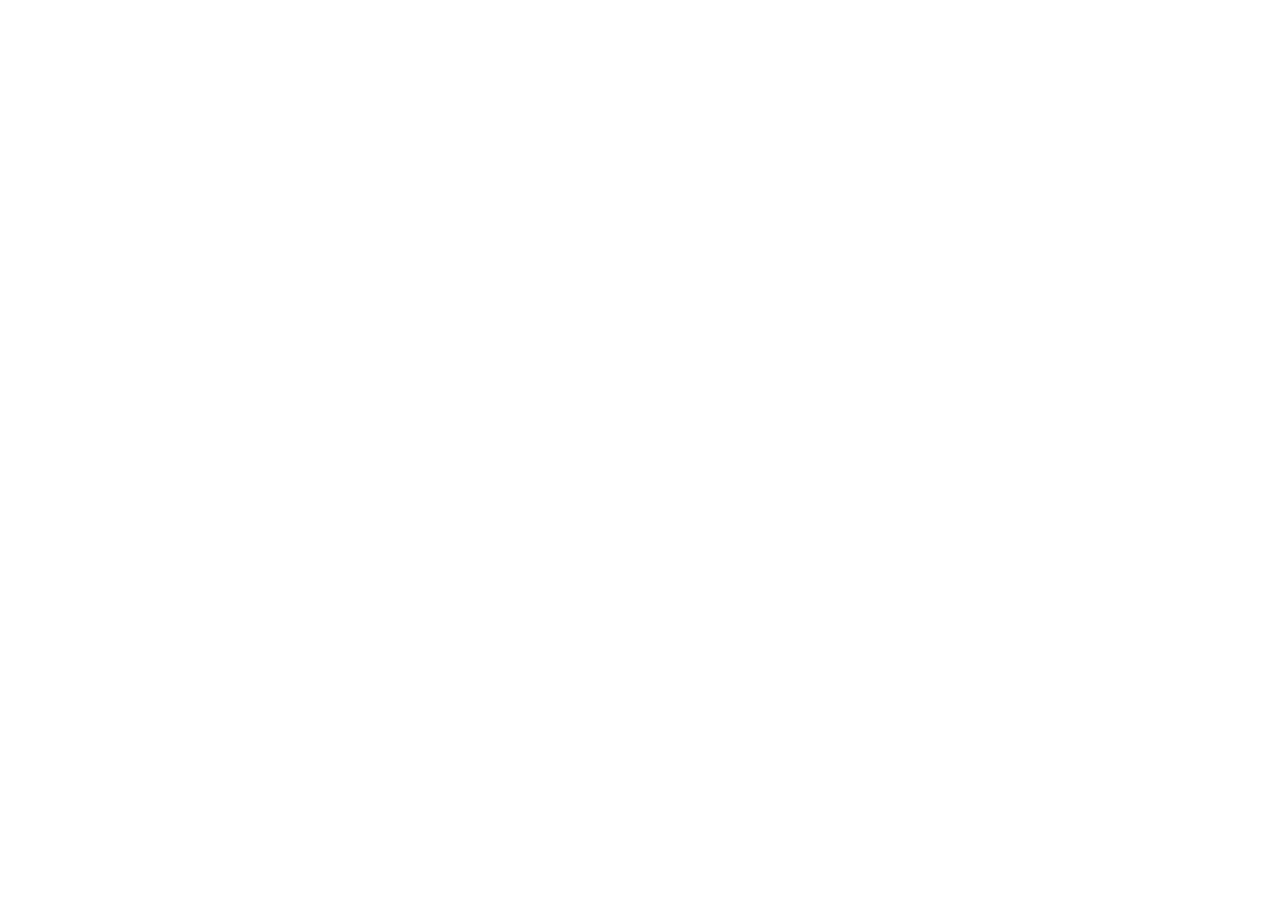
==== commit 542e1e31: "Redirect old vui-hoc-lop-1 pages to https://thaynamne.github.io/lop1/" ====
--- a/index.html
+++ b/index.html
@@ -1,271 +1,19 @@
-<!DOCTYPE html><html lang="vi"><head><meta charset="utf-8"><meta name="viewport" content="width=device-width,initial-scale=1">
-<title>Vui học lớp 1</title>
-<link href="https://fonts.googleapis.com/css2?family=Be+Vietnam+Pro:wght@500;700;800&family=Nunito:wght@600;800;900&display=swap" rel="stylesheet">
-<style>
-:root{--co:#FF6B6B;--ye:#FFD93D;--gr:#6BCB77;--bl:#4D96FF;--pu:#9B59B6;--cr:#FFF6E5;--tx:#2d2a4a}
-*{box-sizing:border-box}body{margin:0;font-family:'Nunito','Be Vietnam Pro',sans-serif;background:var(--cr);color:var(--tx);font-size:22px;min-height:100vh;overflow-x:hidden}
-h1,h2,h3{font-family:'Be Vietnam Pro',sans-serif;margin:.3em 0}
-.deco{position:fixed;z-index:0;pointer-events:none;opacity:.55;animation:fl 7s ease-in-out infinite}
-@keyframes fl{50%{transform:translateY(-18px)}}
-.wrap{position:relative;z-index:1;max-width:980px;margin:0 auto;padding:18px}
-.card{background:#fff;border-radius:28px;box-shadow:0 10px 28px rgba(80,60,120,.12);padding:22px;margin:16px 0}
-button{font-family:inherit;font-weight:800;font-size:22px;border:none;border-radius:20px;min-height:64px;min-width:64px;padding:10px 20px;cursor:pointer;box-shadow:0 5px 0 rgba(0,0,0,.15);transition:transform .1s}
-button:active{transform:translateY(3px);box-shadow:0 2px 0 rgba(0,0,0,.15)}
-.big{background:var(--co);color:#fff;font-size:28px;padding:14px 40px}
-.spk{background:var(--ye);min-width:56px;min-height:56px;padding:6px 10px;font-size:26px;border-radius:50%}
-input{font-family:inherit;font-size:28px;font-weight:800;border:4px solid #e3d9f5;border-radius:18px;padding:10px;text-align:center;min-height:64px}
-input:focus{outline:none;border-color:var(--bl)}
-.num{width:84px}.ok{border-color:var(--gr)!important;background:#eafbec}.bad{border-color:var(--co)!important;background:#ffecec}
-.login{max-width:480px;margin:6vh auto;text-align:center}
-.login input{width:100%;margin:14px 0}
-.msg{min-height:34px;font-weight:800;color:var(--co)}
-.grid{display:grid;grid-template-columns:repeat(auto-fit,minmax(260px,1fr));gap:18px}
-.lc{border-radius:30px;padding:20px;color:#fff;cursor:pointer;position:relative;min-height:220px;display:flex;flex-direction:column;justify-content:space-between}
-.lc h3{font-size:26px}.lc .spk{position:absolute;top:14px;right:14px}
-.top{display:flex;align-items:center;gap:12px;flex-wrap:wrap}
-.back{background:var(--bl);color:#fff}
-.prog{flex:1;height:22px;background:#eee;border-radius:12px;overflow:hidden;min-width:120px}.prog div{height:100%;background:linear-gradient(90deg,var(--gr),var(--ye));width:0;transition:width .4s}
-.row{display:flex;align-items:center;gap:10px;flex-wrap:wrap;margin:10px 0}
-.eq{font-size:30px;font-weight:900;background:#f6f1ff;border-radius:20px;padding:8px 14px;display:flex;align-items:center;gap:8px}
-.chip{background:#fff;border:4px solid var(--bl);color:var(--tx);box-shadow:0 4px 0 #c9dcff}
-.chip.sel{background:var(--bl);color:#fff}.chip.done{background:var(--gr);border-color:var(--gr);color:#fff}
-.chip.wrong{background:var(--co);border-color:var(--co);color:#fff}
-.sec{border-left:10px solid var(--pu);padding-left:14px}
-.match{display:grid;grid-template-columns:1fr 1fr;gap:14px 40px}
-.match>div{display:flex;flex-direction:column;gap:12px}
-.pass span{cursor:pointer;border-radius:10px;padding:2px 4px;line-height:1.9}.pass span:hover{background:#fff3c4}.pass span.hl{background:var(--ye)}
-.toast{position:fixed;left:50%;bottom:24px;transform:translateX(-50%);background:#fff;padding:14px 28px;border-radius:30px;font-size:26px;font-weight:900;box-shadow:0 10px 30px rgba(0,0,0,.2);z-index:9;display:none}
-.pics{display:flex;flex-wrap:wrap;gap:4px;align-items:center}.pics svg{width:46px;height:46px}
-.ill svg{width:90px;height:90px}
-.narr{display:inline-flex;align-items:center;gap:6px;color:var(--pu);font-size:28px}
-.narr i{display:inline-flex;align-items:center;justify-content:center;min-width:44px;height:36px;padding:0 10px;background:#eef3ff;border:2px solid var(--bl);border-radius:12px;font-style:normal;font-size:20px;color:var(--bl)}
-.celebrate{text-align:center}.celebrate .stars{font-size:70px;animation:fl 1.5s infinite}
-footer{text-align:center;font-size:16px;opacity:.6;padding:20px}
-.hide{display:none}
-@media(max-width:600px){body{font-size:20px}.eq{font-size:24px}.num{width:68px}}
-
-body{background:linear-gradient(180deg,#FFF6E5 0%,#FFE4C4 60%,#FFD3A8 100%);background-attachment:fixed}
-.hero{position:relative;border-radius:32px;overflow:hidden;box-shadow:0 16px 40px rgba(80,60,120,.16);margin:4px 0 8px}
-.hero img{width:100%;height:auto;display:block}
-.hero .spk{position:absolute;top:16px;right:16px;z-index:2}
-.lc.vis{padding:0;overflow:hidden;aspect-ratio:16/9;min-height:0;background:#fff;box-shadow:0 12px 28px rgba(80,60,120,.16)}
-.lc.vis img{width:100%;height:100%;object-fit:cover;display:block}
-.lc.vis .spk{z-index:2}
-.badge-ok{position:absolute;left:16px;bottom:16px;background:#fff;color:#2d9a42;border-radius:999px;padding:6px 14px;font-size:16px;font-weight:800;box-shadow:0 4px 0 rgba(0,0,0,.08)}
-
-.en-week{display:grid;grid-template-columns:repeat(auto-fit,minmax(240px,1fr));gap:16px;margin-top:18px}
-.en-w{background:#fff;border-radius:24px;padding:18px;cursor:pointer;box-shadow:0 10px 24px rgba(80,60,120,.12);color:#2d2a4a;min-height:150px;display:flex;flex-direction:column;justify-content:space-between}
-.en-w b{font-size:22px}
-.en-letter{font-size:72px;font-weight:900;color:#5c6bc0;line-height:1}
-.en-words{display:grid;grid-template-columns:repeat(auto-fit,minmax(150px,1fr));gap:14px;margin:14px 0}
-.en-word{background:#fff;border-radius:22px;padding:12px;text-align:center;box-shadow:0 8px 20px rgba(80,60,120,.1);cursor:pointer}
-.en-word img{width:132px;height:132px;object-fit:cover;border-radius:18px;display:block;margin:0 auto 8px}
-.en-word strong{font-size:24px}
-</style></head><body>
-<svg class="deco" style="top:6%;left:3%" width="130" viewBox="0 0 100 60"><path d="M25 50a18 18 0 0 1 2-36 22 22 0 0 1 42 4 15 15 0 0 1 6 32z" fill="#fff"/></svg>
-<svg class="deco" style="top:12%;right:4%;animation-delay:2s" width="70" viewBox="0 0 100 100"><path d="M50 5l13 30 32 3-24 21 7 32-28-17-28 17 7-32L5 38l32-3z" fill="#FFD93D"/></svg>
-<svg class="deco" style="bottom:8%;left:5%;animation-delay:1s" width="110" viewBox="0 0 100 100"><path d="M70 10c20 10 25 40 10 60S30 95 15 75 10 25 30 12s30-8 40-2z" fill="#6BCB77"/></svg>
-<svg class="deco" style="bottom:14%;right:6%;animation-delay:3s" width="90" viewBox="0 0 100 100"><circle cx="50" cy="50" r="40" fill="#4D96FF"/></svg>
-<svg class="deco" style="top:50%;left:45%;animation-delay:4s;opacity:.3" width="60" viewBox="0 0 100 100"><path d="M50 5l13 30 32 3-24 21 7 32-28-17-28 17 7-32L5 38l32-3z" fill="#9B59B6"/></svg>
-<div class="wrap" id="app"></div>
-<div class="toast" id="toast"></div>
-<footer>Vui học lớp 1 · Thầy Nam Nè!</footer>
+<!DOCTYPE html>
+<html lang="vi">
+<head>
+<meta charset="utf-8">
+<meta name="viewport" content="width=device-width,initial-scale=1">
+<meta http-equiv="refresh" content="0; url=https://thaynamne.github.io/lop1/">
+<link rel="canonical" href="https://thaynamne.github.io/lop1/">
+<title>Chuyển tới Vui học lớp 1</title>
 <script>
-const HASHES=new Set(["970fef3c05362b90a3a92a6e5250fffd3b2dda15fb3bc7d11d9591ba95335163", "3c2a1830ea63dce0c5bf2216ad7ba9c06b56f98f55cc7836d90f203239447c74", "ada2e17bb814d86e7de4b82683bdee27270c912bcdab05a0ce2a364eec4a69f7", "11a7fb8d966edc9e3719af2ce620000bbfda1969702fa972c56eedf98a6ab359", "e67c5e6b6b692e08b1dc85c832bc262a2a139ff80a7d0f877e711db4d8de6516", "114f68cc6c4f95cddd3b27746763208bf5fb80e9392b137a19712d7a5938799a", "1c9069726c1ea4547a265de8f53da4a4fa247c467e99b1b6cd8fdd9a86f60ae3", "a2ef4d2dde4a69d2807c237285739c7a26358f5bb6ca0d4011a11b3b347d4079", "217aae49e9f9e9f2af5e10debf5f1ff56853bdd8dc7238a10b9e851730c340ff", "9a606f77c1aad69cad0962a6dbddd9419a7f940a242ee5e8d125998ff34fb605", "a33a6f8a6c58ce97237e6016cb1acc05f6debc72d58de7701b93764d385dd49a", "4d33291bd7301899f1a752c77e4f66f53efff346e6ac3257dc4f3f3f1815ff8a", "5c556a9d65918952e7653efd96fbce1f864b28db93487044bd11300c2b868a92", "dc4f752c730df34b40a14549b93101135941cd4d1a07600cac2137324f5aa941", "b881b17fcea113f339697a56e22abb59499a9339f3d3dd1001641c0c43bda07d", "5ae86ec5d3036d3211a20e18090bb18db7e0aae48c0219af36f9dbc48c946909", "9d3d9f0b6926d5e16f307d959529083de953f07f3140a45bb2ce81a06f1faa16", "a6f40f098528389b08b4f4bf0801a283e999ac004bcb4766c454b6862468d0ec", "bfe911ddea6e418ba92c6c2175ef21a5d0bd2e0f2ba6c659bedb37fb1954c317", "41b707482e9cf27929c8c29aa83a6653b97f705d835eb372380a6a19dca2253b", "bf8ea9123ae68362f822cd6924f9c2efb31b8fff0f856c0737adaea6d76450fb", "d37b3ec1db4f6e6d35c67ff00228151c305110fff8951b881e0d3ce2452f3137", "67002076c296d887bcc8d8283ea7fec0c62ed4f08c97e5a5c962e262494fa5f8", "f308e88b2f1eac0df39ccbeec9380b8e335ab71328ecd86c16644892bdedb5cb", "d1a50dfd87adeaf8a141df561f35fff2d57212c3c08512895f20bf035fc2001c", "1d069f7a1905e562f881c5b1c38eba2f48797c22439b12cd0e5d164a94a4ad6e", "071a68617654816bf6515d59d91abd778f5198b4ab21db8fc78c9cacdb92fa5a", "bb8a05a88e69e9c1ec1bf6ffb46fa54343b2b038e3815b14f3db9fabc6fdbb9b", "6331877fa9dec566cf571471ff16d27133bafd465ce35eb5d2f663e2badffaf0", "0dca221bf670d883cb3a234c1c474d8918237691602e2878d92485e93520105c", "c5ebac8f9f2fac99e76e2d8bfa818b074d80f0d012f4bfaa459c9c79fdbef907", "71a54ee54a0e0f5d5ddebd943c67be42087bb2bc95568a15b1c168f91bee5295", "41e65d0b05457a66c8e693d6dd4aecbb2c250647042bcfdfe7faedf08184edbe", "1a4ccb23e502054d3ca215114b2c97cc6ef5ee1d792ef894b63270d14dc48694", "742f8a5f83ddf2197f584f87caf1514ec87ea9ac4eeca224e64b4cf9b5afe514", "d0770e6fb99d9d13379969e470ad50f025ba17003c9f587b5c136b7c147ca55a", "a7cb0a59e630f44671dbf9b2dc3841c1d437c22e61eb16561c7415e8ddd7977a", "ab172850ee479e025c701f71eaf894b35903a9cf18ff30954517c56ccabdb501", "080044a210f1c9414d8cf64a1c41d787e96c8394481adcacefed9436cb1cfc1b", "79dfe3ec6b013e084d77d9ae8dfe0efa9b60001efb3688a754366def32bcb31f", "b999bec6afb3c2270d2b2fa283878014c0183622d3eff8164fa919e5d6197912", "94ed7cdb5d2e94690ce651fcd5267144c4c53884f27b1d3b895493ddd4df82e2", "8b4f5f745ab6d1c7c4a7f34ecdd70b597a6c05e017871369c79b168c76c58947", "e778d184da702e697fbc91c100062924363fb96b692907e58092adff74f1c778", "d515477a407d05743b726d0c7f895f9e75811d18a25a52999eec4e130952e4df", "613800aef6115f6d8ae5f921137997c7c6d01c31745c324ac5912b2111c03d8d", "6f4054d7d40a53318f9474de663a1f1715c0a1bcd902744cd03bde72ef503b6c", "98230a2b30c6cf428bfbc767130a4924c60af8ac2ca0cc7924ded65b86970a0e", "6accbeb2c68f8600114065b57de104235633e8e90e0b06742037ae8d514f8358", "2a50258a4d621e6769c8263118712a7d643577251cff342a2b1a69699f42c569"]);
-const LIMITED={"d556f87cff83061cdbaa47223e5427a4c036b7ff794a4831c960862a4e1a3c33":{ns:"vuihoc-lop1-gs",key:"d556f87cff83061c",max:100}};
-const EN_WEEKS=[{"week":1,"title":"In the school playground","letter":"Bb","sound":"/b/","words":["ball","bike","book"],"sentences":["Hi, I’m Bill.","Bye, Bill."],"rhyme":["Ball and bike, come out to play.","Book in my bag, hip hooray!"],"pronunciationTip":"Khép hai môi rồi bật nhẹ /b/. Nghe âm đầu trong ball; không thêm âm ơ.","quiz":[{"type":"hear-and-choose","answer":"ball","image":"en/ball.jpg","options":["bike","book","ball"],"prompt":"Bấm loa, nghe rồi chọn từ đúng."},{"type":"picture-to-word","answer":"bike","image":"en/bike.jpg","options":["book","ball","bike"],"prompt":"Nhìn hình và chọn từ đúng."},{"type":"hear-and-choose","answer":"book","image":"en/book.jpg","options":["ball","bike","book"],"prompt":"Bấm loa, nghe rồi chọn từ đúng."}]},{"week":2,"title":"In the dining room","letter":"Cc","sound":"/k/","words":["cake","car","cat","cup"],"sentences":["I have a car."],"rhyme":["Cat by my cup, car by my cake.","Clap little hands; a smile we make!"],"pronunciationTip":"Bật luồng hơi ngắn ở phía sau lưỡi /k/. Chữ c trong các từ tuần này có âm /k/.","quiz":[{"type":"hear-and-choose","answer":"cake","image":"en/cake.jpg","options":["car","cat","cup","cake"],"prompt":"Bấm loa, nghe rồi chọn từ đúng."},{"type":"picture-to-word","answer":"car","image":"en/car.jpg","options":["cat","cup","cake","car"],"prompt":"Nhìn hình và chọn từ đúng."},{"type":"hear-and-choose","answer":"cat","image":"en/cat.jpg","options":["cup","cake","car","cat"],"prompt":"Bấm loa, nghe rồi chọn từ đúng."},{"type":"picture-to-word","answer":"cup","image":"en/cup.jpg","options":["cake","car","cat","cup"],"prompt":"Nhìn hình và chọn từ đúng."}]},{"week":3,"title":"At the street market","letter":"Aa","sound":"/æ/","words":["apple","bag","can","hat"],"sentences":["This is my bag."],"rhyme":["Apple in a bag, hat on a cat.","Tap, tap, tap — imagine that!"],"pronunciationTip":"Mở miệng rộng, lưỡi thấp và hướng ra trước khi đọc /æ/. Nghe apple, bag, can, hat.","quiz":[{"type":"hear-and-choose","answer":"apple","image":"en/apple.jpg","options":["bag","can","hat","apple"],"prompt":"Bấm loa, nghe rồi chọn từ đúng."},{"type":"picture-to-word","answer":"bag","image":"en/bag.jpg","options":["can","hat","apple","bag"],"prompt":"Nhìn hình và chọn từ đúng."},{"type":"hear-and-choose","answer":"can","image":"en/can.jpg","options":["hat","apple","bag","can"],"prompt":"Bấm loa, nghe rồi chọn từ đúng."},{"type":"picture-to-word","answer":"hat","image":"en/hat.jpg","options":["apple","bag","can","hat"],"prompt":"Nhìn hình và chọn từ đúng."}]},{"week":4,"title":"In the bedroom","letter":"Dd","sound":"/d/","words":["desk","dog","door","duck"],"sentences":["This is a dog."],"rhyme":["Dog by the door, duck on the floor.","Desk in the room — let’s learn some more!"],"pronunciationTip":"Đầu lưỡi chạm nhẹ phía sau răng trên rồi bật /d/. Giữ âm ngắn, không thêm âm ơ.","quiz":[{"type":"hear-and-choose","answer":"desk","image":"en/desk.jpg","options":["dog","door","duck","desk"],"prompt":"Bấm loa, nghe rồi chọn từ đúng."},{"type":"picture-to-word","answer":"dog","image":"en/dog.jpg","options":["door","duck","desk","dog"],"prompt":"Nhìn hình và chọn từ đúng."},{"type":"hear-and-choose","answer":"door","image":"en/door.jpg","options":["duck","desk","dog","door"],"prompt":"Bấm loa, nghe rồi chọn từ đúng."},{"type":"picture-to-word","answer":"duck","image":"en/duck.jpg","options":["desk","dog","door","duck"],"prompt":"Nhìn hình và chọn từ đúng."}]},{"week":5,"title":"At the fish and chip shop","letter":"Ii","sound":"/ɪ/","words":["chicken","chips","fish","milk"],"sentences":["I like milk."],"rhyme":["Little fish, swish, swish, swish.","Milk and chips are on my wish list!"],"pronunciationTip":"Âm /ɪ/ ngắn và nhẹ, không kéo dài thành /iː/. Nghe âm ở giữa fish và milk.","quiz":[{"type":"hear-and-choose","answer":"chicken","image":"en/chicken.jpg","options":["chips","fish","milk","chicken"],"prompt":"Bấm loa, nghe rồi chọn từ đúng."},{"type":"picture-to-word","answer":"chips","image":"en/chips.jpg","options":["fish","milk","chicken","chips"],"prompt":"Nhìn hình và chọn từ đúng."},{"type":"hear-and-choose","answer":"fish","image":"en/fish.jpg","options":["milk","chicken","chips","fish"],"prompt":"Bấm loa, nghe rồi chọn từ đúng."},{"type":"picture-to-word","answer":"milk","image":"en/milk.jpg","options":["chicken","chips","fish","milk"],"prompt":"Nhìn hình và chọn từ đúng."}]},{"week":6,"title":"In the classroom","letter":"Ee","sound":"/e/","words":["bell","pen","pencil","red"],"sentences":["It’s a red pen."],"rhyme":["Red pen, red pen, ready to go.","Bell rings softly; hello, hello!"],"pronunciationTip":"Mở miệng vừa phải, đọc /e/ ngắn. Nghe âm trong bell, pen và red.","quiz":[{"type":"hear-and-choose","answer":"bell","image":"en/bell.jpg","options":["pen","pencil","red","bell"],"prompt":"Bấm loa, nghe rồi chọn từ đúng."},{"type":"picture-to-word","answer":"pen","image":"en/pen.jpg","options":["pencil","red","bell","pen"],"prompt":"Nhìn hình và chọn từ đúng."},{"type":"hear-and-choose","answer":"pencil","image":"en/pencil.jpg","options":["red","bell","pen","pencil"],"prompt":"Bấm loa, nghe rồi chọn từ đúng."},{"type":"picture-to-word","answer":"red","image":"en/red.jpg","options":["bell","pen","pencil","red"],"prompt":"Nhìn hình và chọn từ đúng."}]},{"week":7,"title":"In the garden","letter":"Gg","sound":"/g/","words":["garden","gate","girl","goat"],"sentences":["There’s a garden."],"rhyme":["Goat at the gate, girl says hi.","Garden flowers wave to the sky!"],"pronunciationTip":"Phía sau lưỡi nâng lên rồi bật /g/, có rung cổ. Âm đầu garden không phải tên chữ G.","quiz":[{"type":"hear-and-choose","answer":"garden","image":"en/garden.jpg","options":["gate","girl","goat","garden"],"prompt":"Bấm loa, nghe rồi chọn từ đúng."},{"type":"picture-to-word","answer":"gate","image":"en/gate.jpg","options":["girl","goat","garden","gate"],"prompt":"Nhìn hình và chọn từ đúng."},{"type":"hear-and-choose","answer":"girl","image":"en/girl.jpg","options":["goat","garden","gate","girl"],"prompt":"Bấm loa, nghe rồi chọn từ đúng."},{"type":"picture-to-word","answer":"goat","image":"en/goat.jpg","options":["garden","gate","girl","goat"],"prompt":"Nhìn hình và chọn từ đúng."}]},{"week":8,"title":"In the park","letter":"Hh","sound":"/h/","words":["hair","hand","head","horse"],"sentences":["Touch your hair."],"rhyme":["Hand on my head, hair in the air.","Horse gives a nod — hello there!"],"pronunciationTip":"Thở nhẹ ra /h/, không gằn cổ. Nghe âm đầu hair, hand, head, horse.","quiz":[{"type":"hear-and-choose","answer":"hair","image":"en/hair.jpg","options":["hand","head","horse","hair"],"prompt":"Bấm loa, nghe rồi chọn từ đúng."},{"type":"picture-to-word","answer":"hand","image":"en/hand.jpg","options":["head","horse","hair","hand"],"prompt":"Nhìn hình và chọn từ đúng."},{"type":"hear-and-choose","answer":"head","image":"en/head.jpg","options":["horse","hair","hand","head"],"prompt":"Bấm loa, nghe rồi chọn từ đúng."},{"type":"picture-to-word","answer":"horse","image":"en/horse.jpg","options":["hair","hand","head","horse"],"prompt":"Nhìn hình và chọn từ đúng."}]},{"week":9,"title":"In the shop","letter":"Oo","sound":"/ɒ/","words":["clocks","locks","mops","pots"],"sentences":["How many clocks?","Two."],"rhyme":["Two clocks tick; two locks click.","Mops and pots — count them quick!"],"pronunciationTip":"Theo mẫu sách: /ɒ/ ngắn, miệng mở và môi tròn nhẹ. Giọng Mỹ có thể đọc gần /ɑː/; nghe rồi nhắc lại cả từ.","quiz":[{"type":"hear-and-choose","answer":"clocks","image":"en/clocks.jpg","options":["locks","mops","pots","clocks"],"prompt":"Bấm loa, nghe rồi chọn từ đúng."},{"type":"picture-to-word","answer":"locks","image":"en/locks.jpg","options":["mops","pots","clocks","locks"],"prompt":"Nhìn hình và chọn từ đúng."},{"type":"hear-and-choose","answer":"mops","image":"en/mops.jpg","options":["pots","clocks","locks","mops"],"prompt":"Bấm loa, nghe rồi chọn từ đúng."},{"type":"picture-to-word","answer":"pots","image":"en/pots.jpg","options":["clocks","locks","mops","pots"],"prompt":"Nhìn hình và chọn từ đúng."}]}];
-const S={
-apple:'<svg viewBox="0 0 60 60"><path d="M30 18c-8-6-22-3-22 13s10 25 16 25c3 0 4-2 6-2s3 2 6 2c6 0 16-9 16-25s-14-19-22-13z" fill="#FF6B6B"/><path d="M30 18c0-6 2-10 5-12" stroke="#7a4a1e" stroke-width="3" fill="none"/><ellipse cx="38" cy="10" rx="7" ry="4" fill="#6BCB77"/><ellipse cx="20" cy="28" rx="3" ry="5" fill="#fff" opacity=".5"/></svg>',
-orange:'<svg viewBox="0 0 60 60"><circle cx="30" cy="33" r="22" fill="#FFA62B"/><circle cx="30" cy="33" r="22" fill="none" stroke="#e8891a" stroke-width="2" stroke-dasharray="2 5"/><ellipse cx="34" cy="10" rx="8" ry="4" fill="#6BCB77"/><circle cx="22" cy="26" r="4" fill="#fff" opacity=".5"/></svg>',
-butterfly:'<svg viewBox="0 0 60 60"><ellipse cx="18" cy="22" rx="14" ry="12" fill="#9B59B6"/><ellipse cx="42" cy="22" rx="14" ry="12" fill="#9B59B6"/><ellipse cx="20" cy="42" rx="10" ry="9" fill="#FF6B6B"/><ellipse cx="40" cy="42" rx="10" ry="9" fill="#FF6B6B"/><rect x="27" y="14" width="6" height="36" rx="3" fill="#2d2a4a"/><path d="M28 14l-5-8M32 14l5-8" stroke="#2d2a4a" stroke-width="2"/></svg>',
-duck:'<svg viewBox="0 0 60 60"><ellipse cx="28" cy="40" rx="22" ry="14" fill="#FFD93D"/><circle cx="42" cy="22" r="11" fill="#FFD93D"/><path d="M51 22l9 3-9 3z" fill="#FF8C42"/><circle cx="45" cy="19" r="2" fill="#2d2a4a"/><path d="M14 38q10 8 22 0" stroke="#e8b800" stroke-width="3" fill="none"/></svg>',
-fish:'<svg viewBox="0 0 60 60"><ellipse cx="28" cy="30" rx="20" ry="13" fill="#4D96FF"/><path d="M46 30l13-11v22z" fill="#4D96FF"/><circle cx="17" cy="27" r="3" fill="#fff"/><circle cx="17" cy="27" r="1.5" fill="#2d2a4a"/><path d="M28 20q6 10 0 20" stroke="#fff" stroke-width="2" fill="none"/></svg>',
-plane:'<svg viewBox="0 0 60 60"><path d="M6 32 L50 26 Q58 26 58 30 Q58 34 50 34 L6 32z" fill="#4D96FF"/><path d="M26 30 L16 12 L24 12 L38 30z M26 32 L16 50 L24 50 L38 32z" fill="#9B59B6"/><path d="M8 32 L4 22 L10 22 L16 31z" fill="#FF6B6B"/><circle cx="44" cy="30" r="2" fill="#fff"/><circle cx="38" cy="30" r="2" fill="#fff"/></svg>',
-firefly:'<svg viewBox="0 0 60 60"><circle cx="30" cy="40" r="17" fill="#FFF59D" opacity=".7"/><ellipse cx="30" cy="40" rx="9" ry="11" fill="#FFEB3B"/><ellipse cx="30" cy="24" rx="8" ry="9" fill="#2d2a4a"/><ellipse cx="18" cy="26" rx="9" ry="6" fill="#cfe8ff" opacity=".9"/><ellipse cx="42" cy="26" rx="9" ry="6" fill="#cfe8ff" opacity=".9"/><path d="M27 16l-4-8M33 16l4-8" stroke="#2d2a4a" stroke-width="2"/><circle cx="27" cy="23" r="2" fill="#fff"/><circle cx="33" cy="23" r="2" fill="#fff"/></svg>',
-pillow:'<svg viewBox="0 0 60 60"><path d="M8 16q22-8 44 0q-4 14 0 28q-22 8-44 0q4-14 0-28z" fill="#FFB6C8" stroke="#FF8FAB" stroke-width="3"/><path d="M20 30q10-6 20 0" stroke="#fff" stroke-width="2" fill="none"/></svg>',
-lychee:'<svg viewBox="0 0 60 60"><path d="M30 4v14M30 10l-10 10M30 10l10 10" stroke="#7a4a1e" stroke-width="3" fill="none"/><ellipse cx="44" cy="12" rx="7" ry="3" fill="#6BCB77"/><circle cx="20" cy="30" r="10" fill="#D93B4A"/><circle cx="40" cy="30" r="10" fill="#D93B4A"/><circle cx="30" cy="46" r="10" fill="#E0465A"/><g fill="#ff9aa6"><circle cx="17" cy="27" r="1.5"/><circle cx="23" cy="33" r="1.5"/><circle cx="37" cy="27" r="1.5"/><circle cx="43" cy="33" r="1.5"/><circle cx="27" cy="44" r="1.5"/><circle cx="33" cy="49" r="1.5"/></g></svg>',
-shrimp:'<svg viewBox="0 0 60 60"><path d="M44 14q14 18-4 34q-14 8-26 0q12 2 20-8q6-10 0-22z" fill="#FF8C69"/><path d="M14 48l-8 6 4-10z" fill="#FF6B6B"/><circle cx="42" cy="18" r="2.5" fill="#2d2a4a"/><path d="M46 14q8-8 14-6M44 12q2-10 10-10" stroke="#FF6B6B" stroke-width="2" fill="none"/><path d="M34 26l6 4M30 36l7 2M24 42l5 4" stroke="#fff" stroke-width="2"/></svg>',
-sparrow:'<svg viewBox="0 0 60 60"><ellipse cx="28" cy="34" rx="18" ry="13" fill="#A0703F"/><circle cx="44" cy="24" r="10" fill="#8B5A2B"/><ellipse cx="30" cy="38" rx="10" ry="7" fill="#F2DFC2"/><path d="M53 24l7 2-7 3z" fill="#FFA62B"/><circle cx="46" cy="22" r="2" fill="#2d2a4a"/><path d="M12 30L2 24l4 12z" fill="#6b4423"/><path d="M26 46v8M32 46v8" stroke="#FFA62B" stroke-width="2"/></svg>',
-elephant:'<svg viewBox="0 0 60 60"><ellipse cx="30" cy="36" rx="20" ry="14" fill="#9AA5B8"/><circle cx="44" cy="26" r="11" fill="#9AA5B8"/><ellipse cx="38" cy="25" rx="7" ry="9" fill="#B9C2D2"/><path d="M53 28q6 10 0 20" stroke="#9AA5B8" stroke-width="6" fill="none" stroke-linecap="round"/><circle cx="47" cy="22" r="2" fill="#2d2a4a"/><rect x="14" y="44" width="7" height="12" rx="3" fill="#9AA5B8"/><rect x="34" y="44" width="7" height="12" rx="3" fill="#9AA5B8"/></svg>',
-cloud:'<svg viewBox="0 0 60 60"><path d="M14 44a10 10 0 0 1 2-20 14 14 0 0 1 27 2 9 9 0 0 1 4 18z" fill="#E6F0FF" stroke="#4D96FF" stroke-width="3"/></svg>',
-rect:'<svg viewBox="0 0 200 58" width="200"><rect x="4" y="4" width="192" height="50" fill="#6BCB77" stroke="#2d7a3a" stroke-width="4"/><line x1="100" y1="4" x2="100" y2="54" stroke="#2d7a3a" stroke-width="4"/></svg>',
-tri:'<svg viewBox="0 0 120 100" width="140"><path d="M60 6L114 94H6z" fill="#FFD93D" stroke="#b38f00" stroke-width="4"/><line x1="33" y1="50" x2="87" y2="50" stroke="#b38f00" stroke-width="4"/></svg>',
-book:'<svg viewBox="0 0 60 60"><path d="M6 14q12-6 24 2v36q-12-8-24-2z" fill="#fff"/><path d="M54 14q-12-6-24 2v36q12-8 24-2z" fill="#f3f0ff"/><path d="M30 16v36" stroke="#9B59B6" stroke-width="2"/></svg>',
-house:'<svg viewBox="0 0 60 60"><path d="M8 28L30 8l22 20" fill="#FF6B6B"/><rect x="14" y="28" width="32" height="24" fill="#FFF6E5"/><rect x="26" y="36" width="9" height="16" fill="#9B59B6"/><path d="M48 52V20" stroke="#6BCB77" stroke-width="4"/><circle cx="48" cy="16" r="6" fill="#6BCB77"/></svg>',
-mountain:'<svg viewBox="0 0 60 60"><path d="M2 52L22 18l12 18 8-10 16 26z" fill="#6BCB77"/><path d="M22 18l-6 10h12z" fill="#fff"/><path d="M8 18a6 6 0 0 1 6-8 8 8 0 0 1 14 2 5 5 0 0 1 0 8H10z" fill="#fff" opacity=".9"/></svg>'
-};
-const bear='<svg viewBox="0 0 120 120" width="120"><circle cx="30" cy="30" r="16" fill="#C68B59"/><circle cx="90" cy="30" r="16" fill="#C68B59"/><circle cx="30" cy="30" r="8" fill="#FFB6C8"/><circle cx="90" cy="30" r="8" fill="#FFB6C8"/><circle cx="60" cy="64" r="44" fill="#D9A273"/><ellipse cx="60" cy="80" rx="20" ry="15" fill="#F5DEC4"/><circle cx="44" cy="58" r="5" fill="#2d2a4a"/><circle cx="76" cy="58" r="5" fill="#2d2a4a"/><ellipse cx="60" cy="74" rx="7" ry="5" fill="#2d2a4a"/><path d="M52 84q8 7 16 0" stroke="#2d2a4a" stroke-width="3" fill="none"/><circle cx="34" cy="74" r="6" fill="#FFB6C8" opacity=".7"/><circle cx="86" cy="74" r="6" fill="#FFB6C8" opacity=".7"/></svg>';
-// speech
-let vvoice=null;let evoice=null;
-function pickVoice(){const vs=speechSynthesis.getVoices();vvoice=vs.find(v=>/^vi/i.test(v.lang))||null;evoice=vs.find(v=>/^en-US/i.test(v.lang))||vs.find(v=>/^en/i.test(v.lang))||null}
-if('speechSynthesis'in window){pickVoice();speechSynthesis.onvoiceschanged=pickVoice}
-function say(t,rate,onend){if(!('speechSynthesis'in window))return;speechSynthesis.cancel();const u=new SpeechSynthesisUtterance(t);u.lang='vi-VN';if(vvoice)u.voice=vvoice;u.rate=rate||0.9;if(onend)u.onend=onend;speechSynthesis.speak(u)}
-function sayEn(t,rate,onend){if(!('speechSynthesis'in window))return;speechSynthesis.cancel();const u=new SpeechSynthesisUtterance(t);u.lang='en-US';if(evoice)u.voice=evoice;u.rate=rate||0.75;if(onend)u.onend=onend;speechSynthesis.speak(u)}
-const spk=t=>`<button class="spk" data-say="${t.replace(/"/g,'&quot;')}" aria-label="Nghe">🔊</button>`;
-const spkEn=t=>`<button class="spk" data-say-en="${String(t).replace(/"/g,'&quot;')}" aria-label="Listen">🔊</button>`;
-document.addEventListener('click',e=>{const en=e.target.closest('[data-say-en]');if(en){e.stopPropagation();sayEn(en.getAttribute('data-say-en'));return}const b=e.target.closest('[data-say]');if(b){e.stopPropagation();say(b.dataset.say)}},true);
-function toast(t,c){const el=document.getElementById('toast');el.textContent=t;el.style.color=c;el.style.display='block';clearTimeout(el._t);el._t=setTimeout(()=>el.style.display='none',1600)}
-const GOOD=['Đúng rồi! Giỏi quá!','Tuyệt vời!','Hay lắm!'];
-function good(){const t=GOOD[Math.floor(Math.random()*3)];toast('🌟 '+t,'#2d9a42');say(t)}
-function bad(){toast('Sai rồi, thử lại nhé!','#e04848');say('Sai rồi, thử lại nhé')}
-const norm=s=>s.toLowerCase().replace(/\s+/g,' ').trim();
-const opMap={'+':'cộng','=':'bằng'};const readEq=s=>s.replace(/\+/g,' cộng ').replace(/=/g,' bằng ');
-const pics=(k,n)=>'<span class="pics">'+S[k].repeat(n)+'</span>';
-async function sha(s){const b=await crypto.subtle.digest('SHA-256',new TextEncoder().encode(s));return[...new Uint8Array(b)].map(x=>x.toString(16).padStart(2,'0')).join('')}
-const app=document.getElementById('app');
-// ---------- lessons ----------
-let total=0,done=0;
-function mark(){done++;const p=document.querySelector('.prog div');if(p)p.style.width=Math.min(100,done/total*100)+'%';if(done>=total)setTimeout(celebrate,900)}
-function numInput(ans,label){total++;return `<input class="num" inputmode="numeric" maxlength="2" data-ans="${ans}" aria-label="${label||'số'}">`}
-function choice(opts,ans,readPrefix){total++;const id='c'+Math.random().toString(36).slice(2);return `<span class="row" data-grp="${id}">`+opts.map(o=>`<button class="chip" data-ch="${id}" data-v="${o}" data-ok="${o===ans?1:0}" data-say2="${(readPrefix||'')+o}">${o}</button>`).join('')+'</span>'}
-function matchBlock(left,right,pairs,render){total+=left.length;const id='m'+Math.random().toString(36).slice(2);
-return `<div class="match" data-m="${id}" data-pairs='${JSON.stringify(pairs)}'><div>`+left.map(l=>`<button class="chip" data-ml="${l}">${render?render(l,'l'):l}</button>`).join('')+`</div><div>`+right.map(r=>`<button class="chip" data-mr="${r}">${render?render(r,'r'):r}</button>`).join('')+'</div></div><p style="font-size:17px;opacity:.7">Chạm một ô bên trái, rồi chạm ô đúng bên phải.</p>'}
-const SPEAKS={};
-const L=[
-{t:'Toán: Tính nhẩm',sub:'Phép cộng trong phạm vi 10',c:'var(--co)',tag:'Tuần 9',ic:S.apple,build(){
-let h=`<div class="card sec"><h2>1. Tính nhẩm ${spk('Tính nhẩm')}</h2><div class="grid" style="grid-template-columns:repeat(auto-fit,minmax(220px,1fr))">`;
-[['2+3',5],['4+1',5],['5+2',7],['1+6',7],['3+3',6],['2+4',6],['4+3',7],['1+5',6]].forEach(([e,a])=>{h+=`<div class="eq">${spk(readEq(e)+' bằng mấy?')} ${e} = ${numInput(a)}</div>`});
-h+=`</div></div><div class="card sec"><h2>2. Nối phép tính với kết quả ${spk('Nối phép tính với kết quả đúng')}</h2>`+matchBlock(['3+4','2+3','4+2','1+3'],['5','7','4','6'],{'3+4':'7','2+3':'5','4+2':'6','1+3':'4'})+'</div>';
-h+=`<div class="card sec"><h2>3. Đúng ghi Đ, sai ghi S ${spk('Đúng ghi Đ, sai ghi S')}</h2>`;
-[['3+2=5','Đ'],['4+1=6','S'],['2+5=7','Đ'],['1+3=3','S']].forEach(([e,a])=>{h+=`<div class="row"><span class="eq">${spk(readEq(e)+'. Đúng hay sai?')} ${e}</span>${choice(['Đ','S'],a)}</div>`});
-h+=`</div><div class="card sec"><h2>4. Nhìn tranh, viết phép tính ${spk('Nhìn tranh, viết phép tính')}</h2>`;
-[['apple',3,2,'quả táo'],['orange',4,3,'quả cam'],['butterfly',3,3,'con bướm']].forEach(([k,a,b,n])=>{h+=`<div class="row" style="background:#fffaf0;border-radius:20px;padding:10px">${pics(k,a)}<b style="font-size:34px">+</b>${pics(k,b)}${spk(a+' '+n+' thêm '+b+' '+n+'. Tất cả là mấy '+n+'?')}</div><div class="row eq" style="display:inline-flex">${numInput(a)} + ${numInput(b)} = ${numInput(a+b)}</div>`});
-return h+'</div>'}},
-{t:'Toán: Đếm hình và tính',sub:'Hình chữ nhật, hình tam giác',c:'var(--bl)',tag:'Tuần 9',ic:S.tri,build(){
-let h=`<div class="card sec"><h2>1. Đố em: Đếm hình ${spk('Đố em, đếm hình')}</h2><div class="row">${S.rect}<span class="eq">${spk('Có bao nhiêu hình chữ nhật?')} Có ${numInput(3)} hình chữ nhật</span></div><div class="row">${S.tri}<span class="eq">${spk('Có bao nhiêu hình tam giác?')} Có ${numInput(2)} hình tam giác</span></div></div>`;
-h+=`<div class="card sec"><h2>2. Tính ${spk('Tính')}</h2><div class="grid" style="grid-template-columns:repeat(auto-fit,minmax(220px,1fr))">`;
-[['4+2',6],['5+1',6],['2+5',7],['3+4',7],['3+3',6],['6+0',6],['0+7',7],['1+6',7]].forEach(([e,a])=>{h+=`<div class="eq">${spk(readEq(e)+' bằng mấy?')} ${e} = ${numInput(a)}</div>`});
-h+=`</div></div><div class="card sec"><h2>3. Đúng ghi Đ, sai ghi S ${spk('Nhìn tranh. Đúng ghi Đ, sai ghi S')}</h2>`;
-[['apple',3,3,'3+3=6','Đ'],['duck',4,0,'4+0=0','S'],['fish',2,5,'2+5=7','Đ'],['butterfly',5,1,'5+1=7','S']].forEach(([k,a,b,e,ans])=>{h+=`<div class="row" style="background:#f3f8ff;border-radius:20px;padding:10px">${pics(k,a)}<b style="font-size:30px">|</b>${b?pics(k,b):'<span style="opacity:.4">(không có)</span>'}<span class="eq">${spk(readEq(e)+'. Đúng hay sai?')} ${e}</span>${choice(['Đ','S'],ans)}</div>`});
-h+=`</div><div class="card sec"><h2>4. Số? ${spk('Điền số thích hợp')}</h2>`;
-[[2,3,1],[1,4,2],[0,5,1],[3,2,2],[4,0,3]].forEach(([a,b,c])=>{h+=`<div class="row eq" style="display:flex;width:fit-content;align-items:center;flex-wrap:wrap">${spk(a+' cộng '+b+' bằng mấy? rồi cộng '+c+' bằng mấy?')} <b style="display:inline-flex;align-items:center;justify-content:center;width:48px;height:48px;border-radius:50%;background:#FFD93D;color:#2d2a4a">${a}</b> <span class="narr"><i>+${b}</i>→</span> ${numInput(a+b)} <span class="narr"><i>+${c}</i>→</span> ${numInput(a+b+c)}</div>`});
-return h+'</div>'}},
-{t:'Tiếng Việt: Về thăm quê nội',sub:'Đọc, nối câu, điền vần, nghe – viết',c:'var(--gr)',tag:'Tuần 9',ic:S.house,build(){
-const sents=['Nhà bà nội của Nhi ở quê.','Kề nhà bà có hai cây cau cao lắm.','Bà nội của Nhi là cô giáo đã nghỉ hưu.','Ngày ngày, bà đi chợ mua đồ về nấu ăn cho cả nhà.','Bà còn ân cần dạy cho Nhi làm bài.','Mỗi lần đưa Nhi đi dạo ven bờ hồ gần nhà, bà lại kể cho Nhi nghe về ngày xưa, về ngày bà còn đi dạy.'];
-let h=`<div class="card sec"><h2>Luyện đọc vần ${spk('Luyện đọc vần')}</h2><div class="row">`+['ui','ưi','ao','eo','au','âu','êu','iu','ưu'].map(v=>`<button class="chip" data-say="${v}">${v}</button>`).join('')+`</div><div class="row">`+['múi khế','thể thao','leo trèo','màu nâu','lều trại','nhỏ xíu'].map(v=>`<button class="chip" style="border-color:var(--gr)" data-say="${v}">${v}</button>`).join('')+`</div></div>`;
-h+=`<div class="card"><h2>📖 Về thăm quê nội ${spk('Về thăm quê nội. '+sents.join(' '))}</h2><p class="pass" id="pass3">`+sents.map(s=>`<span data-say="${s}">${s}</span>`).join(' ')+`</p><p style="font-size:17px;opacity:.7">Chạm vào câu để nghe.</p></div>`;
-h+=`<div class="card sec"><h2>1. Kề nhà bà có gì? ${spk('Kề nhà bà có gì?')}</h2><div class="row"><input id="q31" style="flex:1;min-width:220px;text-align:left" placeholder="Em viết câu trả lời..."><button class="big" style="background:var(--gr)" id="q31b">Kiểm tra</button></div><p>Hoặc chạm chọn:</p>${choice(['Hai cây cau cao','Một cây dừa','Ba cây bàng'],'Hai cây cau cao')}</div>`;
-h+=`<div class="card sec"><h2>2. Nối thành câu ${spk('Nối thành câu')}</h2>`+matchBlock(['Bà đã','Đàn chào mào','Nhi gửi thư'],['bay đi.','cho bố ở xa.','nghỉ hưu.'],{'Bà đã':'nghỉ hưu.','Đàn chào mào':'bay đi.','Nhi gửi thư':'cho bố ở xa.'})+'</div>';
-h+=`<div class="card sec"><h2>3. Điền vần: ai, ay hay ây? ${spk('Điền vần a i, a y, hay â y')}</h2>`;
-[['m… bay','ay','máy bay',S.plane],['quả v…','ai','quả vải',S.lychee],['nhảy d…','ây','nhảy dây','<svg viewBox="0 0 60 60"><path d="M10 46q20 20 40 0" stroke="#FF6B6B" stroke-width="4" fill="none"/><circle cx="30" cy="16" r="8" fill="#F5C99B"/><path d="M30 24v16M30 28l-14 14M30 28l14 14M30 40l-6 10M30 40l6 10" stroke="#4D96FF" stroke-width="4"/></svg>']].forEach(([w,a,full,ic])=>{h+=`<div class="row"><span class="ill">${ic}</span><span class="eq">${spk(full)} ${w}</span>${choice(['ai','ay','ây'],a)}</div>`});
-h+=`</div><div class="card sec"><h2>4. Nghe – viết ${spk('Nghe viết')}</h2><p>Em nghe cô đọc chậm từng câu rồi viết vào vở hoặc vào ô bên dưới.</p><p class="pass" id="nv">`+sents.slice(0,3).map(s=>`<span>${s}</span>`).join(' ')+`</p><div class="row"><button class="big" id="nvb" style="background:var(--pu)">▶ Nghe lại</button></div><textarea style="width:100%;min-height:120px;font-size:24px;font-family:inherit;border:4px solid #e3d9f5;border-radius:18px;padding:10px" placeholder="Em viết ở đây (không bắt buộc)"></textarea></div>`;
-return h},after(){
-const q=document.getElementById('q31'),b=document.getElementById('q31b');let did=false;
-b.onclick=()=>{const v=norm(q.value);if(/(hai|2) cây cau|cây cau cao/.test(v)){q.classList.add('ok');good();if(!did){did=true;}}else{q.classList.add('bad');bad();setTimeout(()=>q.classList.remove('bad'),900)}};
-q.onkeydown=e=>{if(e.key==='Enter')b.click()};
-document.getElementById('nvb').onclick=()=>{const sp=[...document.querySelectorAll('#nv span')];let i=0;const nx=()=>{sp.forEach(s=>s.classList.remove('hl'));if(i>=sp.length)return;sp[i].classList.add('hl');say(sp[i].textContent,0.7,()=>{i++;setTimeout(nx,1500)})};nx()};
-}},
-{t:'Tiếng Việt: Nhà Hà đi Tam Đảo',sub:'Phiếu 06/11/2026',c:'var(--pu)',tag:'Tuần 9',ic:S.mountain,build(){
-const sents=['Nghỉ hè, nhà Hà đi Tam Đảo.','Khi tán cây, ngọn cỏ còn thiu thiu ngủ, Hà đã dậy ngắm mây mù.','Đến trưa, trời như vào thu.','Mùa hè ở Tam đảo quả là dễ chịu.'];
-let h=`<div class="card"><h2>📖 Nhà Hà đi Tam Đảo ${spk(sents.join(' '))}</h2><p class="pass">`+sents.map(s=>`<span data-say="${s}">${s}</span>`).join(' ')+`</p></div>`;
-h+=`<div class="card sec"><h2>1. Nghỉ hè, nhà Hà đi đâu? ${spk('Nghỉ hè, nhà Hà đi đâu?')}</h2>`+['Cồn Sơn','Tam Đảo','Phố cổ'].map(o=>spk(o)).join(' ')+choice(['Cồn Sơn','Tam Đảo','Phố cổ'],'Tam Đảo')+'</div>';
-h+=`<div class="card sec"><h2>2. Mùa hè ở Tam Đảo như thế nào? ${spk('Mùa hè ở Tam Đảo như thế nào?')}</h2>`+['nóng bức','lạnh lẽo','dễ chịu'].map(o=>spk(o)).join(' ')+choice(['nóng bức','lạnh lẽo','dễ chịu'],'dễ chịu')+'</div>';
-const icm={'máy bay':'plane','đom đóm':'firefly','gối':'pillow','chùm vải':'lychee'};
-h+=`<div class="card sec"><h2>3. Nối hình với từ ${spk('Nối hình với từ')}</h2>`+matchBlock(['p:gối','p:máy bay','p:chùm vải','p:đom đóm'],['máy bay','đom đóm','gối','chùm vải'],{'p:máy bay':'máy bay','p:đom đóm':'đom đóm','p:gối':'gối','p:chùm vải':'chùm vải'},(x,s)=>s==='l'?`<span class="ill">${S[icm[x.slice(2)]]}</span>`:x)+'<div class="row">'+Object.keys(icm).map(w=>`<button class="chip" data-say="${w}">🔊 ${w}</button>`).join('')+'</div></div>';
-h+=`<div class="card sec"><h2>4. Điền vần ${spk('Chọn vần đúng')}</h2>`;
-[['shrimp','t…','ôm','ơm','tôm'],['sparrow','ch…','im','em','chim'],['elephant','v…','oi','ôi','voi'],['cloud','m…','ây','ay','mây']].forEach(([k,w,a,b,full])=>{h+=`<div class="row"><span class="ill">${S[k]}</span><span class="eq">${spk(full)} ${w}</span>${spk(a)}${spk(b)}${choice([a,b].sort(),a)}</div>`});
-return h+'</div>'}},
-{t:'Tiếng Việt: Chữ Ph, Qu, V, X, Y',sub:'Tuần 7 – Luyện đọc chữ',c:'#7c4dff',tag:'Tuần 7',ic:'<div style="font-size:64px;line-height:1;text-align:center">🔤</div>',build(){
-let h=`<div class="card sec"><h2>1. Luyện đọc chữ ${spk('Luyện đọc chữ. Phờ, quờ, vờ, xờ, i dài')}</h2><div class="grid" style="grid-template-columns:repeat(auto-fit,minmax(140px,1fr))">`;
-[['Ph','phờ'],['ph','phờ'],['Qu','quờ'],['qu','quờ'],['V','vờ'],['v','vờ'],['X','xờ'],['x','xờ'],['Y','i dài'],['y','i dài']].forEach(([ch,name])=>{h+=`<div class="eq" style="text-align:center;font-size:42px">${spk(name+'. '+ch)} ${ch}</div>`});
-h+=`</div></div><div class="card sec"><h2>2. Nối chữ với từ ${spk('Nối chữ với từ')}</h2>`+matchBlock(['Ph','Qu','V','X','Y'],['phở','quả','vá','xe','y tá'],{'Ph':'phở','Qu':'quả','V':'vá','X':'xe','Y':'y tá'})+'</div>';
-h+=`<div class="card sec"><h2>3. Chọn chữ đúng ${spk('Chọn chữ đúng')}</h2>`;
-[['phở','Ph',['Ph','Qu','V']],['quả','Qu',['X','Qu','Y']],['vá','V',['V','Ph','X']],['xe','X',['Y','Qu','X']],['y tá','Y',['V','Y','Ph']]].forEach(([w,a,opts])=>{h+=`<div class="row"><span class="eq">${spk(w+'. Chữ nào?')} ${w}</span>${choice(opts,a)}</div>`});
-h+=`</div><div class="card sec"><h2>4. Đọc từ ${spk('Đọc từ')}</h2><div class="row">`+['phở','pha','phụ','quả','quê','qua','vá','về','vở','xe','xô','xa','y tá'].map(w=>`<button class="chip" data-say="${w}">🔊 ${w}</button>`).join('')+'</div></div>';
-return h}},
-{t:'Toán: Cộng trong phạm vi 6',sub:'Tuần 7 – Đếm và tính',c:'#ff9f43',tag:'Tuần 7',ic:'<div style="font-size:64px;line-height:1;text-align:center">➕</div>',build(){
-let h=`<div class="card sec"><h2>1. Tính nhẩm ${spk('Tính nhẩm')}</h2><div class="grid" style="grid-template-columns:repeat(auto-fit,minmax(220px,1fr))">`;
-[['1+2',3],['2+2',4],['3+1',4],['4+2',6],['5+1',6],['3+2',5],['1+4',5],['2+3',5]].forEach(([e,a])=>{h+=`<div class="eq">${spk(readEq(e)+' bằng mấy?')} ${e} = ${numInput(a)}</div>`});
-h+=`</div></div><div class="card sec"><h2>2. Nối phép tính với kết quả ${spk('Nối phép tính với kết quả đúng')}</h2>`+matchBlock(['1+2','2+2','3+2','3+3'],['3','4','5','6'],{'1+2':'3','2+2':'4','3+2':'5','3+3':'6'})+'</div>';
-h+=`<div class="card sec"><h2>3. Đúng ghi Đ, sai ghi S ${spk('Đúng ghi Đ, sai ghi S')}</h2>`;
-[['2+2=4','Đ'],['3+2=6','S'],['1+4=5','Đ'],['4+3=6','S']].forEach(([e,a])=>{h+=`<div class="row"><span class="eq">${spk(readEq(e)+'. Đúng hay sai?')} ${e}</span>${choice(['Đ','S'],a)}</div>`});
-h+=`</div><div class="card sec"><h2>4. Nhìn tranh, viết phép tính ${spk('Nhìn tranh, viết phép tính')}</h2>`;
-[['apple',2,1,'quả táo'],['orange',3,2,'quả cam'],['butterfly',1,3,'con bướm']].forEach(([k,a,b,n])=>{h+=`<div class="row" style="background:#fffaf0;border-radius:20px;padding:10px">${pics(k,a)}<b style="font-size:34px">+</b>${pics(k,b)}${spk(a+' '+n+' thêm '+b+' '+n+'. Tất cả là mấy '+n+'?')}</div><div class="row eq" style="display:inline-flex">${numInput(a)} + ${numInput(b)} = ${numInput(a+b)}</div>`});
-return h+'</div>'}}];
-// ---------- screens ----------
-function login(){app.innerHTML=`<div class="card login">${bear}<h1 style="color:var(--co);font-size:42px">Vui học lớp 1</h1><p>Ôn tập <b style="color:var(--bl)">Toán</b> và <b style="color:var(--gr)">Tiếng Việt</b> 🌈</p><input id="pw" type="password" placeholder="Mật khẩu" autocomplete="off" aria-label="Mật khẩu"><div class="msg" id="msg"></div><button class="big" id="go">Vào học 🚀</button></div>`;
-const pw=document.getElementById('pw'),go=document.getElementById('go'),msg=document.getElementById('msg');
-const tryIt=async()=>{const v=pw.value.trim().toLowerCase();if(!v){msg.textContent='Em hãy nhập mật khẩu nhé!';return}
-if(HASHES.has(await sha(v))){sessionStorage.setItem('vh1','1');home();say('Chào mừng em đến với Vui học lớp 1!')}else{msg.textContent='Mật khẩu chưa đúng rồi, em kiểm tra lại nhé!';pw.classList.add('bad');setTimeout(()=>pw.classList.remove('bad'),900)}};
-go.onclick=tryIt;pw.onkeydown=e=>{if(e.key==='Enter')tryIt()};pw.focus()}
-function inferMon(l){return /^Toán/.test(l.t)?'toan':'tv'}
-function cardHTML(l,i){return `<div class="lc" style="background:${l.c}" data-go="${i}">${spk((l.tag||('Bài '+(i+1)))+'. '+l.t)}<span class="ill" style="background:rgba(255,255,255,.85);border-radius:24px;width:110px;padding:10px">${l.ic}</span><div><div style="opacity:.9">${l.tag||('Bài '+(i+1))}</div><h3>${l.t}</h3><div style="font-size:18px">${l.sub}</div></div></div>`}
-function home(){location.hash='';
-const locked=sessionStorage.getItem('vh1en')!=='1';
-app.innerHTML=`<div class="hero"><img src="ui/hero.jpg" alt="Vui học lớp 1. Hiện có Tuần 7, Tuần 8 và Tuần 9.">${spk('Chào em! Hiện có Tuần 7, Tuần 8 và Tuần 9. Bé chọn môn Toán, Tiếng Việt, hoặc English Ms. Huyền nhé!')}</div>
-<div class="grid" style="margin-top:22px">
-<div class="lc vis" data-go="toan" role="button" aria-label="Toán. Ôn từng tuần, có hình và chạm để nghe">${spk('Toán')}<img src="ui/toan.jpg" alt=""></div>
-<div class="lc vis" data-go="tv" role="button" aria-label="Tiếng Việt. Luyện chữ, luyện vần và đọc bài">${spk('Tiếng Việt')}<img src="ui/tv.jpg" alt=""></div>
-<div class="lc vis" data-go="english" role="button" aria-label="English Ms. Huyền. ${locked?'Nhập mã để học':'Đã mở khóa'}">${spk('English Ms. Huyền'+(locked?'. Nhập mã để học':''))}<img src="ui/english.jpg" alt="">${locked?'':'<span class="badge-ok">Đã mở khóa</span>'}</div>
-</div>`;
-document.querySelectorAll('[data-go]').forEach(c=>c.onclick=()=>{const g=c.dataset.go;if(g==='english')englishOpen();else subject(g)})}
-function subject(mon){location.hash=mon;
-const title=mon==='toan'?'Toán':'Tiếng Việt';
-const items=L.map((l,i)=>({l,i})).filter(x=>inferMon(x.l)===mon);
-const w7=items.filter(x=>x.l.tag==='Tuần 7');
-const extra=items.filter(x=>x.l.tag==='Tuần 9');
-const w8=mon==='toan'?{t:'Số và phép cộng trong phạm vi 10',s:'Đếm, tính, so sánh và thử thách 10 câu'}:{t:'Vần an, ăn, ân đến am, ăm, âm',s:'Luyện vần, đọc từ, nghe chọn, điền từ'};
-const w8bg=mon==='toan'?'#ff9f43':'#7c4dff';
-app.innerHTML=`<div class="top"><button class="back" id="bk">⬅ Về nhà</button><h1 style="color:${mon==='toan'?'var(--co)':'var(--gr)'};margin:0">${title} ${spk(title)}</h1></div>
-<h2 style="margin:24px 0 12px;font-size:26px">📘 Tuần 7</h2><div class="grid">`+w7.map(x=>cardHTML(x.l,x.i)).join('')+`</div>
-<h2 style="margin:24px 0 12px;font-size:26px">📗 Tuần 8</h2><div class="grid"><div class="lc" style="background:${w8bg}" id="go8">${spk('Tuần 8. '+w8.t)}<span class="ill" style="background:rgba(255,255,255,.85);border-radius:24px;width:110px;padding:10px;display:flex;align-items:center;justify-content:center;font-size:64px">📗</span><div><div style="opacity:.9">Tuần 8</div><h3>${w8.t}</h3><div style="font-size:18px">${w8.s}</div></div></div></div>
-`+(extra.length?`<h2 style="margin:24px 0 12px;font-size:26px">📙 Tuần 9</h2><div class="grid">`+extra.map(x=>cardHTML(x.l,x.i)).join('')+`</div>`:'');
-document.getElementById('bk').onclick=home;
-document.querySelectorAll('[data-go]').forEach(c=>c.onclick=()=>lesson(+c.dataset.go));
-document.getElementById('go8').onclick=()=>location.href='tuan8.html?mon='+mon}
-function englishOpen(){location.hash='english';if(sessionStorage.getItem('vh1en')==='1')englishHome();else englishGate()}
-function englishGate(){app.innerHTML=`<div class="card login" style="position:relative">${bear}<h1 style="color:#5c6bc0;font-size:36px">English Ms. Huyền</h1><p>Nhập mã để học</p><input id="pw" type="password" placeholder="Nhập mã để học" autocomplete="off" aria-label="Mã truy cập"><div class="msg" id="msg"></div><button class="big" id="go" style="background:#5c6bc0">Mở khóa 🔑</button><div style="margin-top:16px"><button class="chip" id="bk2">⬅ Về nhà</button></div></div>`;
-const pw=document.getElementById('pw'),go=document.getElementById('go'),msg=document.getElementById('msg');
-const unlock=()=>{sessionStorage.setItem('vh1en','1');englishHome();say('Mã đúng rồi! Vào học English với Ms. Huyền nhé!')};
-const tryIt=async()=>{const v=pw.value.trim().toLowerCase();if(!v){msg.textContent='Em hãy nhập mã để học nhé!';return}
-const h=await sha(v);
-if(HASHES.has(h)){unlock();return}
-const lim=LIMITED[h];
-if(lim){try{const r=await fetch('https://abacus.jasoncameron.dev/hit/'+lim.ns+'/'+lim.key);const data=await r.json();if((data&&data.value)>lim.max){msg.textContent='Mã này đã hết lượt dùng rồi, em xin thầy mã khác nhé!';return}unlock()}catch(err){unlock()}return}
-msg.textContent='Mã chưa đúng rồi, em kiểm tra lại nhé!';pw.classList.add('bad');setTimeout(()=>pw.classList.remove('bad'),900)};
-go.onclick=tryIt;pw.onkeydown=e=>{if(e.key==='Enter')tryIt()};document.getElementById('bk2').onclick=home;pw.focus()}
-function englishHome(){const cols=['#FF6B6B','#6BCB77','#5c6bc0','#FF9F43','#9B59B6','#4D96FF','#2d9a42','#e04848','#7c4dff'];
-app.innerHTML=`<div class="top"><button class="back" id="bk">⬅ Về nhà</button><h1 style="color:#5c6bc0;margin:0">English Ms. Huyền ${spk('English Ms. Huyền')}</h1></div>
-<p>Ôn tập theo sách Tiếng Anh 1 Global Success, tuần 1 đến tuần 9. Bé nghe, nhắc lại và làm bài nhỏ nhé!</p>
-<div class="en-week">`+EN_WEEKS.map((w,i)=>`<div class="en-w" data-ew="${w.week}" style="border-top:10px solid ${cols[i%cols.length]}"><div style="opacity:.8">Tuần ${w.week}</div><b>${w.title}</b><div>${w.letter} ${w.sound}</div></div>`).join('')+`</div>`;
-document.getElementById('bk').onclick=home;
-document.querySelectorAll('[data-ew]').forEach(c=>c.onclick=()=>englishWeek(+c.dataset.ew))}
-function englishWeek(n){const w=EN_WEEKS.find(x=>x.week===n);if(!w){englishHome();return}
-total=0;done=0;
-const rhyme=(w.rhyme||[]).join(' ');
-const wordsHtml=w.words.map(word=>`<div class="en-word" data-say-en="${word}"><img src="en/${word}.jpg" alt="${word}" onerror="this.style.display='none'"><strong>${word}</strong></div>`).join('');
-const sentHtml=w.sentences.map(s=>`<div class="row"><button class="chip" data-say-en="${s.replace(/"/g,'&quot;')}">🔊 ${s}</button></div>`).join('');
-const quizHtml=w.quiz.map((q,i)=>{
-  total++;
-  const listen=q.type==='hear-and-choose'?`<button class="spk" data-say-en="${q.answer}" aria-label="Listen">🔊</button>`:'';
-  const pic=q.type==='picture-to-word'?`<img class="en-word" style="width:132px;height:132px;padding:0;box-shadow:none" src="${q.image}" alt="">`:'';
-  const opts=q.options.map(o=>`<button class="chip" data-ch="eq${i}" data-ok="${o===q.answer?1:0}">${o}</button>`).join('');
-  return `<div class="card" style="margin-top:12px"><p><b>Câu ${i+1}.</b> ${q.prompt} ${listen}</p>${pic}<div class="row" data-grp="eq${i}">${opts}</div></div>`;
-}).join('');
-app.innerHTML=`<div class="top"><button class="back" id="bk">⬅ Các tuần</button><div class="prog"><div></div></div></div>
-<h1 style="color:#5c6bc0;margin:8px 0 0">Tuần ${w.week}: ${w.title}</h1>
-<div class="card sec" style="margin-top:16px"><div class="en-letter">${w.letter}</div><p style="font-size:28px;margin:6px 0">${w.sound} ${spkEn(w.words[0])}</p><p>${w.pronunciationTip}</p></div>
-<div class="card"><h2>Từ mới ${spk('Từ mới')}</h2><div class="en-words">${wordsHtml}</div></div>
-<div class="card"><h2>Câu mẫu ${spk('Câu mẫu')}</h2>${sentHtml}</div>
-<div class="card"><h2>Vần vui ${spkEn(rhyme)}</h2><p style="font-size:24px;line-height:1.5">${(w.rhyme||[]).join('<br>')}</p></div>
-<h2 style="margin-top:18px">Thử thách nhỏ</h2>${quizHtml}`;
-document.getElementById('bk').onclick=englishHome;
-app.querySelectorAll('[data-ch]').forEach(b=>b.onclick=()=>{const g=b.closest('[data-grp]');if(!g||g.dataset.d)return;if(b.dataset.ok==='1'){b.classList.add('done');g.dataset.d=1;good();mark()}else{b.classList.add('wrong');bad();setTimeout(()=>b.classList.remove('wrong'),900)}});
-scrollTo(0,0)}
-function route(){const h=location.hash.replace(/^#/,'');if(h==='toan'||h==='tv')subject(h);else if(h==='english')englishOpen();else home()}
-window.addEventListener('hashchange',route);
-function lesson(i){const l=L[i];total=0;done=0;const body=l.build();
-app.innerHTML=`<div class="top"><button class="back" id="bk">⬅ Về nhà</button><div class="prog"><div></div></div></div><h1 style="color:${l.c}">${l.tag||('Bài '+(i+1))}: ${l.t} ${spk(l.t)}</h1>`+body;scrollTo(0,0);
-document.getElementById('bk').onclick=()=>subject(inferMon(l));if(l.after)l.after();wire(i)}
-function wire(i){
-app.querySelectorAll('input.num').forEach(inp=>{const chk=()=>{if(inp.dataset.d)return;const v=inp.value.trim();if(!v)return;if(v===inp.dataset.ans){inp.classList.remove('bad');inp.classList.add('ok');inp.readOnly=true;inp.dataset.d=1;good();mark()}else{inp.classList.add('bad');bad();setTimeout(()=>{inp.classList.remove('bad');inp.value=''},900)}};
-inp.addEventListener('input',()=>{if(inp.value.length>=inp.dataset.ans.length)chk()});inp.addEventListener('keydown',e=>{if(e.key==='Enter')chk()})});
-app.querySelectorAll('[data-ch]').forEach(b=>b.onclick=()=>{const g=b.closest('[data-grp]');if(g.dataset.d)return;if(b.dataset.ok==='1'){b.classList.add('done');g.dataset.d=1;good();mark()}else{b.classList.add('wrong');bad();setTimeout(()=>b.classList.remove('wrong'),900)}});
-app.querySelectorAll('[data-m]').forEach(m=>{const P=JSON.parse(m.dataset.pairs);let sel=null;
-m.querySelectorAll('[data-ml]').forEach(b=>b.onclick=()=>{if(b.classList.contains('done'))return;m.querySelectorAll('[data-ml]').forEach(x=>x.classList.remove('sel'));b.classList.add('sel');sel=b;const k=b.dataset.ml;say(k.startsWith('p:')?k.slice(2):readEq(k))});
-m.querySelectorAll('[data-mr]').forEach(b=>b.onclick=()=>{if(b.classList.contains('done'))return;if(!sel){say(b.dataset.mr);return}
-if(P[sel.dataset.ml]===b.dataset.mr){sel.classList.remove('sel');sel.classList.add('done');b.classList.add('done');sel=null;good();mark()}else{b.classList.add('wrong');bad();setTimeout(()=>b.classList.remove('wrong'),900)}})});
-}
-function celebrate(){const d=document.createElement('div');d.className='card celebrate';d.innerHTML=`<div class="stars">🌟🎉🌟</div><h1 style="color:var(--co)">Hoan hô! Em đã hoàn thành bài!</h1><button class="big" style="background:var(--gr)">Về trang chủ 🏠</button>`;d.querySelector('button').onclick=home;app.appendChild(d);d.scrollIntoView({behavior:'smooth'});say('Hoan hô! Em đã hoàn thành bài học. Giỏi lắm!')}
-route();
-</script></body></html>
+(function () {
+  var target = 'https://thaynamne.github.io/lop1/';
+  location.replace(target + location.search + location.hash);
+})();
+</script>
+</head>
+<body>
+<p>Trang đã chuyển tới <a href="https://thaynamne.github.io/lop1/">thaynamne.github.io/lop1/</a>.</p>
+</body>
+</html>
